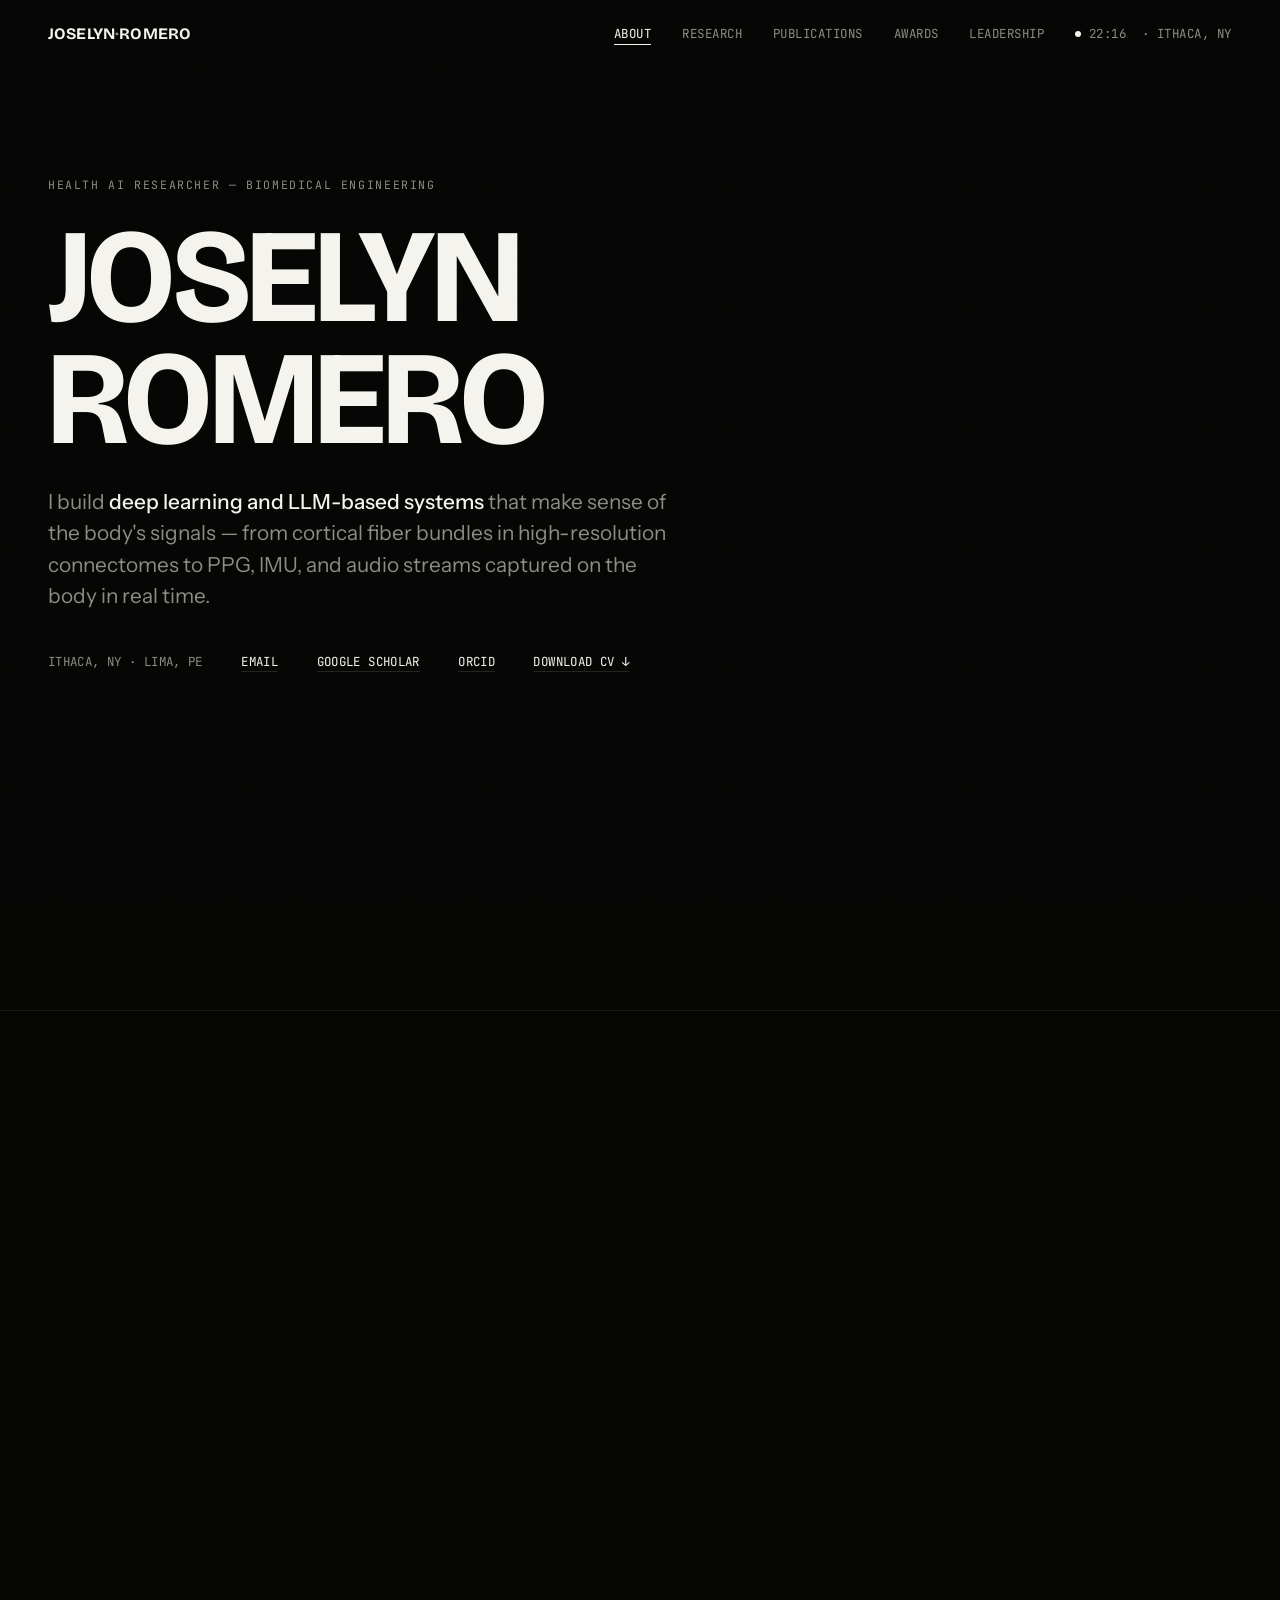
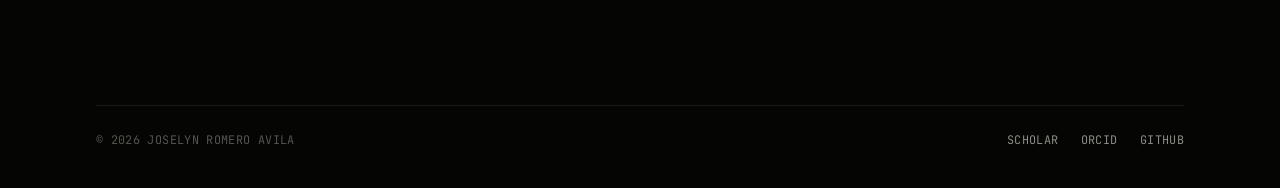
==== index.html @ f2a3edf3 "Add files via upload" ====
<!DOCTYPE html>
<html lang="en">
<head>
<meta charset="UTF-8">
<meta name="viewport" content="width=device-width, initial-scale=1.0">
<script>document.documentElement.classList.add("js");</script>
<title>Joselyn Romero — Health AI Researcher</title>
<meta name="description" content="Joselyn Romero is a Health AI researcher working on deep learning for neuroimaging, connectomics, and biosignal processing across labs at MIT–Harvard, Cornell, and more.">
<link rel="preconnect" href="https://fonts.googleapis.com">
<link rel="stylesheet" href="styles.css">
</head>
<body>

<div class="grain"></div>

<nav class="site-nav">
  <a href="index.html" class="nav-mark">JOSELYN<span>·</span>ROMERO</a>
  <button class="nav-burger" aria-label="Toggle menu" aria-expanded="false">
    <span></span><span></span><span></span>
  </button>
  <ul class="nav-links">
    <li><a href="index.html">About</a></li>
    <li><a href="research.html">Research</a></li>
    <li><a href="publications.html">Publications</a></li>
    <li><a href="awards.html">Awards</a></li>
    <li><a href="leadership.html">Leadership</a></li>
    <li class="nav-clock"><span class="dot"></span><span data-clock>--:--</span>&nbsp;· Ithaca, NY</li>
  </ul>
</nav>

<header class="hero">
  <div class="hero-kicker">
    <span class="eyebrow">Health AI Researcher — Biomedical Engineering</span>
  </div>
  <h1 class="hero-title">
    <span class="line"><span>Joselyn</span></span>
    <span class="line"><span>Romero</span></span>
  </h1>
  <p class="hero-role">
    I build <strong>deep learning and LLM-based systems</strong> that make sense of the body's signals —
    from cortical fiber bundles in high-resolution connectomes to PPG, IMU, and audio streams
    captured on the body in real time.
  </p>
  <div class="hero-meta">
    <span>Ithaca, NY · Lima, PE</span>
    <a href="mailto:romerojoselyn80@gmail.com">Email</a>
    <a href="https://scholar.google.com/citations?hl=es&user=W59Q7i4AAAAJ" target="_blank" rel="noopener">Google Scholar</a>
    <a href="http://orcid.org/yourorcidurl" target="_blank" rel="noopener">ORCID</a>
    <a href="files/Joselyn_Romero_Resume_.pdf" target="_blank" rel="noopener">Download CV ↓</a>
  </div>
</header>

<div class="wrap">
  <div class="waveform reveal" aria-hidden="true">
    <svg viewBox="0 0 1200 150" preserveAspectRatio="none">
      <path d="M0,110 C20,110 30,108 40,102 C50,96 55,30 72,22 C85,16 80,70 98,88 C110,100 108,68 128,64 C145,61 140,118 158,132 C172,142 180,118 200,112 C230,104 260,110 300,110 C320,110 330,108 340,102 C350,96 355,30 372,22 C385,16 380,70 398,88 C410,100 408,68 428,64 C445,61 440,118 458,132 C472,142 480,118 500,112 C530,104 560,110 600,110 C620,110 630,108 640,102 C650,96 655,30 672,22 C685,16 680,70 698,88 C710,100 708,68 728,64 C745,61 740,118 758,132 C772,142 780,118 800,112 C830,104 860,110 900,110 C920,110 930,108 940,102 C950,96 955,30 972,22 C985,16 980,70 998,88 C1010,100 1008,68 1028,64 C1045,61 1040,118 1058,132 C1072,142 1080,118 1100,112 C1130,104 1160,110 1200,110"/>
      <circle class="pulse" r="4"/>
    </svg>
  </div>
</div>

<section class="section" id="about">
  <div class="wrap">
    <div class="section-head reveal">
      <h2 class="section-title">About</h2>
    </div>
    <div class="bio reveal">
      <div>
        <div class="bio-photo"><img src="images/photo1.png" alt="Joselyn Romero"></div>
        <span class="eyebrow">01 — Background</span>
      </div>
      <div>
        <p>
          I am a <strong>computational health undergraduate thesis researcher</strong> at the LINC Lab
          at <strong>MIT–Harvard University</strong>, advised by Dr. Anastasia Yendiki, where I apply deep
          learning to neuroimaging and high-resolution connectomics.
        </p>
        <p>
          Before that, I did research internships at Cornell University, UC Davis, FH Upper Austria,
          University of Waterloo, Google Explore LATAM, and Memorial University of Newfoundland.
          My main research interests are <strong>large language models in healthcare</strong>,
          <strong>machine learning</strong>, <strong>biomedical signal processing</strong>, and
          <strong>human–computer interaction</strong>. My most recent work explores AI agents in
          biosignal processing for continuous, context-aware recognition.
        </p>
        <p><a href="research.html" class="text-btn">See full research experience →</a></p>
      </div>
    </div>
  </div>
</section>

<section class="section" id="interests">
  <div class="wrap">
    <div class="section-head reveal">
      <h2 class="section-title">Research<br>Interests</h2>
      <p class="section-note">Six threads that keep showing up across every lab I've worked in.</p>
    </div>
    <div class="pill-row reveal">
      <span class="pill">Human–Computer Interaction for Health</span>
      <span class="pill">Clinical NLP &amp; Multimodal LLMs</span>
      <span class="pill">Biomedical Signal Processing</span>
      <span class="pill">Continual Learning &amp; Distribution Shifts</span>
      <span class="pill">Time Series Analysis</span>
      <span class="pill">Neuroimaging</span>
    </div>
  </div>
</section>

<section class="section" id="news">
  <div class="wrap">
    <div class="section-head reveal">
      <h2 class="section-title">News</h2>
      <p class="section-note">Recent updates, roughly as they happened.</p>
    </div>
    <ul class="news-list reveal">
      <li>
        <time>10 / 25</time>
        <p><strong>Awarded the LINC Fellowship</strong> to conduct undergraduate thesis research at the LINC Lab, MIT–Harvard University.</p>
      </li>
      <li>
        <time>08 / 25</time>
        <p><strong>Selected to participate</strong> in the Cleveland NeuroDesign Entrepreneurship Workshop.</p>
      </li>
      <li>
        <time>07 / 25</time>
        <p><strong>Started a new position</strong> at Cornell University as a research assistant, Hybrid Body Lab.</p>
      </li>
      <li>
        <time>04 / 25</time>
        <p><strong>Attended ICRA 2025</strong> in Atlanta, thanks to the IEEE RAS SPIRSE scholarship.</p>
      </li>
    </ul>
  </div>
</section>

<footer class="site-footer">
  <div class="wrap">
    <h2 class="footer-cta reveal">Let's talk research, roles, or collaboration.</h2>
    <a href="mailto:romerojoselyn80@gmail.com" class="footer-email reveal">romerojoselyn80@gmail.com</a>
    <div class="footer-bottom">
      <span>© 2026 Joselyn Romero Avila</span>
      <div class="footer-socials">
        <a href="https://scholar.google.com/citations?hl=es&user=W59Q7i4AAAAJ" target="_blank" rel="noopener">Scholar</a>
        <a href="http://orcid.org/yourorcidurl" target="_blank" rel="noopener">ORCID</a>
        <a href="https://github.com/jromero158486" target="_blank" rel="noopener">GitHub</a>
      </div>
    </div>
  </div>
</footer>

<script src="script.js"></script>
</body>
</html>
---- styles.css ----
/* ============================================================
   Joselyn Romero — Portfolio
   Design tokens
   ============================================================ */

@import url('https://fonts.googleapis.com/css2?family=Bricolage+Grotesque:opsz,wght@12..96,200..800&family=Instrument+Sans:ital,wght@0,400..700;1,400..700&family=JetBrains+Mono:wght@400..600&display=swap');

:root{
  --bg:        #050504;
  --bg-panel:  #0c0c0a;
  --fg:        #f4f3ee;
  --fg-dim:    #8b8b84;
  --fg-faint:  #55554f;
  --line:      #232320;
  --line-soft: #1a1a17;
  --invert-bg: #f4f3ee;
  --invert-fg: #050504;

  --font-display: 'Bricolage Grotesque', system-ui, sans-serif;
  --font-body:    'Instrument Sans', system-ui, sans-serif;
  --font-mono:    'JetBrains Mono', ui-monospace, monospace;

  --wrap: 1240px;
  --pad: clamp(1.25rem, 4vw, 3rem);

  --ease: cubic-bezier(.16,.8,.24,1);
}

*, *::before, *::after{ box-sizing: border-box; }

html{
  background: var(--bg);
  scroll-behavior: smooth;
}
@media (prefers-reduced-motion: reduce){
  html{ scroll-behavior: auto; }
}

body{
  margin: 0;
  background: var(--bg);
  color: var(--fg);
  font-family: var(--font-body);
  font-size: 16px;
  line-height: 1.5;
  -webkit-font-smoothing: antialiased;
  overflow-x: hidden;
}

img{ max-width: 100%; display: block; }
a{ color: inherit; text-decoration: none; }
ul{ margin: 0; padding: 0; list-style: none; }
h1,h2,h3,h4,p{ margin: 0; }

::selection{ background: var(--fg); color: var(--bg); }

:focus-visible{
  outline: 1.5px solid var(--fg);
  outline-offset: 4px;
}

.wrap{
  max-width: var(--wrap);
  margin: 0 auto;
  padding-left: var(--pad);
  padding-right: var(--pad);
}

.eyebrow{
  font-family: var(--font-mono);
  font-size: .72rem;
  letter-spacing: .14em;
  text-transform: uppercase;
  color: var(--fg-dim);
}

/* ============================================================
   Noise / grain overlay — cheap ambient texture
   ============================================================ */
.grain{
  pointer-events: none;
  position: fixed;
  inset: 0;
  z-index: 999;
  opacity: .035;
  mix-blend-mode: overlay;
  background-image: url("data:image/svg+xml,%3Csvg xmlns='http://www.w3.org/2000/svg' width='120' height='120'%3E%3Cfilter id='n'%3E%3CfeTurbulence type='fractalNoise' baseFrequency='0.9' numOctaves='2' stitchTiles='stitch'/%3E%3C/filter%3E%3Crect width='100%25' height='100%25' filter='url(%23n)'/%3E%3C/svg%3E");
}

/* ============================================================
   Top navigation
   ============================================================ */
.site-nav{
  position: fixed;
  top: 0; left: 0; right: 0;
  z-index: 500;
  display: flex;
  align-items: center;
  justify-content: space-between;
  padding: 1.4rem var(--pad);
  background: linear-gradient(to bottom, rgba(5,5,4,.92) 60%, transparent);
  backdrop-filter: blur(6px);
}

.nav-mark{
  font-family: var(--font-display);
  font-weight: 700;
  font-size: 1rem;
  letter-spacing: .01em;
}
.nav-mark span{ color: var(--fg-dim); }

.nav-links{
  display: flex;
  align-items: center;
  gap: clamp(1rem, 2.4vw, 2.2rem);
  font-family: var(--font-mono);
  font-size: .78rem;
  letter-spacing: .04em;
  text-transform: uppercase;
}

.nav-links a{
  position: relative;
  padding-bottom: 3px;
  color: var(--fg-dim);
  transition: color .25s var(--ease);
}
.nav-links a::after{
  content: "";
  position: absolute;
  left: 0; bottom: 0;
  width: 100%; height: 1px;
  background: var(--fg);
  transform: scaleX(0);
  transform-origin: left;
  transition: transform .3s var(--ease);
}
.nav-links a:hover,
.nav-links a:focus-visible{ color: var(--fg); }
.nav-links a:hover::after,
.nav-links a:focus-visible::after{ transform: scaleX(1); }
.nav-links a.is-active{ color: var(--fg); }
.nav-links a.is-active::after{ transform: scaleX(1); }

.nav-clock{
  display: flex;
  align-items: center;
  gap: .5rem;
  color: var(--fg-dim);
}
.nav-clock .dot{
  width: 6px; height: 6px;
  border-radius: 50%;
  background: var(--fg);
  animation: blink 2.4s ease-in-out infinite;
}
@keyframes blink{ 0%,100%{ opacity: 1; } 50%{ opacity: .25; } }

.nav-burger{
  display: none;
  width: 28px; height: 20px;
  position: relative;
  background: none;
  border: none;
  cursor: pointer;
}
.nav-burger span{
  position: absolute; left: 0; right: 0;
  height: 1px; background: var(--fg);
  transition: transform .3s var(--ease), opacity .3s var(--ease);
}
.nav-burger span:nth-child(1){ top: 2px; }
.nav-burger span:nth-child(2){ top: 10px; }
.nav-burger span:nth-child(3){ top: 18px; }
.nav-burger.is-open span:nth-child(1){ transform: translateY(8px) rotate(45deg); }
.nav-burger.is-open span:nth-child(2){ opacity: 0; }
.nav-burger.is-open span:nth-child(3){ transform: translateY(-8px) rotate(-45deg); }

@media (max-width: 760px){
  .nav-links{
    position: fixed;
    inset: 0;
    z-index: 400;
    flex-direction: column;
    justify-content: center;
    gap: 1.6rem;
    background: var(--bg);
    font-size: 1.4rem;
    transform: translateY(-100%);
    transition: transform .45s var(--ease);
  }
  .nav-links.is-open{ transform: translateY(0); }
  .nav-clock{ display: none; }
  .nav-burger{ display: block; z-index: 600; }
}

/* ============================================================
   Hero
   ============================================================ */
.hero{
  padding: clamp(7rem, 16vw, 11rem) var(--pad) clamp(3rem, 8vw, 5rem);
}

.hero-kicker{
  display: flex;
  align-items: center;
  gap: .6rem;
  margin-bottom: 1.4rem;
}
.hero-kicker .eyebrow{ color: var(--fg-dim); }

.hero-title{
  font-family: var(--font-display);
  font-weight: 700;
  font-size: clamp(3.4rem, 10.4vw, 9rem);
  line-height: .92;
  letter-spacing: -.02em;
  text-transform: uppercase;
}
.hero-title .line{
  display: block;
  overflow: hidden;
}
.hero-title .line span{
  display: block;
  transform: translateY(105%);
  animation: rise .9s var(--ease) forwards;
}
.hero-title .line:nth-child(1) span{ animation-delay: .05s; }
.hero-title .line:nth-child(2) span{ animation-delay: .16s; }
.hero-title .line:nth-child(3) span{ animation-delay: .27s; }
@keyframes rise{ to{ transform: translateY(0); } }
@media (prefers-reduced-motion: reduce){
  .hero-title .line span{ animation: none; transform: none; }
}

.hero-role{
  margin-top: 1.6rem;
  max-width: 640px;
  font-size: clamp(1.05rem, 2vw, 1.3rem);
  color: var(--fg-dim);
  font-weight: 400;
}
.hero-role strong{ color: var(--fg); font-weight: 500; }

.hero-meta{
  margin-top: 2.6rem;
  display: flex;
  flex-wrap: wrap;
  gap: 1.6rem 2.4rem;
  font-family: var(--font-mono);
  font-size: .78rem;
  letter-spacing: .03em;
  color: var(--fg-dim);
  text-transform: uppercase;
}
.hero-meta a{ color: var(--fg); border-bottom: 1px solid var(--line); transition: border-color .25s; }
.hero-meta a:hover{ border-color: var(--fg); }

/* ============================================================
   Signature element — biosignal waveform divider
   ============================================================ */
.waveform{
  position: relative;
  width: 100%;
  height: clamp(64px, 12vw, 130px);
  margin: clamp(2rem,6vw,4rem) 0;
}
.waveform svg{ width: 100%; height: 100%; display: block; }
.waveform path{
  fill: none;
  stroke: var(--fg);
  stroke-width: 1.1;
  stroke-linecap: round;
  stroke-linejoin: round;
  vector-effect: non-scaling-stroke;
}
html.js .waveform path{
  stroke-dasharray: 3000;
  stroke-dashoffset: 3000;
  transition: stroke-dashoffset 1.8s var(--ease);
}
.waveform.is-visible path{ stroke-dashoffset: 0; }
.waveform .pulse{
  fill: var(--fg);
  opacity: .9;
}
@media (prefers-reduced-motion: no-preference){
  .waveform.is-visible .pulse{
    offset-path: var(--offset-path, none);
    animation: travel 6s linear infinite;
  }
}
@keyframes travel{
  from{ offset-distance: 0%; }
  to{ offset-distance: 100%; }
}

/* ============================================================
   Section shell
   ============================================================ */
.section{
  padding: clamp(3rem, 7vw, 5.5rem) var(--pad);
  border-top: 1px solid var(--line-soft);
}
.section-head{
  display: flex;
  align-items: flex-end;
  justify-content: space-between;
  gap: 2rem;
  margin-bottom: clamp(2rem, 5vw, 3.4rem);
  flex-wrap: wrap;
}
.section-title{
  font-family: var(--font-display);
  font-weight: 700;
  font-size: clamp(2.1rem, 5.4vw, 4.2rem);
  letter-spacing: -.01em;
  text-transform: uppercase;
  line-height: .98;
}
.section-note{
  max-width: 420px;
  color: var(--fg-dim);
  font-size: .95rem;
}

/* Hidden-until-revealed state only applies once JS confirms it can un-hide
   them again (html.js, set by an inline script in <head>). No-JS browsers,
   crawlers, and any script failure leave content fully visible. */
html.js .reveal{
  opacity: 0;
  transform: translateY(24px);
  transition: opacity .7s var(--ease), transform .7s var(--ease);
}
.reveal.is-visible{ opacity: 1; transform: translateY(0); }
@media (prefers-reduced-motion: reduce){
  html.js .reveal{ opacity: 1; transform: none; transition: none; }
}

/* ============================================================
   Page header (non-home pages)
   ============================================================ */
.page-header{
  padding: clamp(7.5rem,15vw,10.5rem) var(--pad) 2rem;
}
.page-header .hero-title{ font-size: clamp(2.8rem, 8.6vw, 6.4rem); }
.page-header .hero-role{ margin-top: 1.2rem; }

/* ============================================================
   Bio / about block
   ============================================================ */
.bio{
  display: grid;
  grid-template-columns: 200px 1fr;
  gap: clamp(1.5rem, 5vw, 4rem);
}
@media (max-width: 700px){ .bio{ grid-template-columns: 1fr; } }
.bio p{
  font-size: clamp(1.1rem, 2.2vw, 1.55rem);
  line-height: 1.5;
  color: var(--fg-dim);
  font-weight: 300;
  max-width: 46ch;
}
.bio p strong{ color: var(--fg); font-weight: 500; }
.bio p + p{ margin-top: 1.4rem; }

.bio-photo{
  margin-bottom: 1.6rem;
  border-radius: 12px;
  overflow: hidden;
  border: 1px solid var(--line);
  max-width: 200px;
}
.bio-photo img{
  width: 100%;
  aspect-ratio: 3 / 4;
  object-fit: cover;
  filter: grayscale(1) contrast(1.05);
  transition: transform .6s var(--ease);
}
.bio-photo:hover img{ transform: scale(1.05); }

/* ============================================================
   Interest pills / marquee
   ============================================================ */
.pill-row{
  display: flex;
  flex-wrap: wrap;
  gap: .7rem;
}
.pill{
  font-family: var(--font-mono);
  font-size: .78rem;
  text-transform: uppercase;
  letter-spacing: .03em;
  padding: .55rem 1rem;
  border: 1px solid var(--line);
  border-radius: 999px;
  color: var(--fg-dim);
  transition: all .25s var(--ease);
}
.pill:hover{
  background: var(--invert-bg);
  color: var(--invert-fg);
  border-color: var(--invert-bg);
}

/* ============================================================
   News / updates ticker list
   ============================================================ */
.news-list li{
  display: grid;
  grid-template-columns: 100px 1fr;
  gap: 1.2rem;
  padding: 1.1rem 0;
  border-bottom: 1px solid var(--line-soft);
  font-size: .98rem;
}
.news-list li:first-child{ border-top: 1px solid var(--line-soft); }
.news-list time{
  font-family: var(--font-mono);
  font-size: .78rem;
  color: var(--fg-faint);
  padding-top: .15rem;
}
.news-list p{ color: var(--fg-dim); }
.news-list strong{ color: var(--fg); font-weight: 500; }

/* ============================================================
   Research timeline entries
   ============================================================ */
.lab-list{ display: flex; flex-direction: column; }
.lab{
  border-bottom: 1px solid var(--line-soft);
}
.lab:first-child{ border-top: 1px solid var(--line-soft); }

.lab-row{
  width: 100%;
  display: grid;
  grid-template-columns: 64px 68px 1fr auto;
  align-items: center;
  gap: clamp(1rem, 3vw, 2rem);
  padding: clamp(1.2rem, 3vw, 1.8rem) 0;
  background: none;
  border: none;
  color: inherit;
  text-align: left;
  cursor: pointer;
  font-family: inherit;
}
.lab-index{
  font-family: var(--font-mono);
  font-size: .78rem;
  color: var(--fg-faint);
}
.lab-logo{
  width: 48px; height: 48px;
  border-radius: 8px;
  object-fit: contain;
  background: var(--bg-panel);
  padding: 6px;
  border: 1px solid var(--line);
}
.lab-heading{ min-width: 0; }
.lab-name{
  font-family: var(--font-display);
  font-weight: 600;
  font-size: clamp(1.15rem, 2.6vw, 1.7rem);
  letter-spacing: -.01em;
}
.lab-sub{
  margin-top: .3rem;
  font-size: .88rem;
  color: var(--fg-dim);
}
.lab-sub .sep{ color: var(--fg-faint); margin: 0 .5em; }
.lab-toggle{
  width: 30px; height: 30px;
  border: 1px solid var(--line);
  border-radius: 50%;
  position: relative;
  flex-shrink: 0;
  transition: transform .35s var(--ease), border-color .25s;
}
.lab-toggle::before,
.lab-toggle::after{
  content: "";
  position: absolute;
  background: var(--fg-dim);
  transition: transform .3s var(--ease), background .25s;
}
.lab-toggle::before{ left: 8px; right: 8px; top: 50%; height: 1px; transform: translateY(-50%); }
.lab-toggle::after{ top: 8px; bottom: 8px; left: 50%; width: 1px; transform: translateX(-50%); }
.lab.is-open .lab-toggle::after{ transform: translateX(-50%) rotate(90deg); opacity: 0; }
.lab.is-open .lab-toggle{ border-color: var(--fg); transform: rotate(180deg); }
.lab-row:hover .lab-toggle{ border-color: var(--fg); }
.lab-row:hover .lab-name{ color: var(--fg); }

.lab-panel{
  display: grid;
  grid-template-rows: 0fr;
  transition: grid-template-rows .5s var(--ease);
}
.lab.is-open .lab-panel{ grid-template-rows: 1fr; }
.lab-panel-inner{ overflow: hidden; }
.lab-body{
  padding: 0 0 clamp(1.6rem,3vw,2.4rem) calc(64px + 68px + clamp(1rem,3vw,2rem)*2);
  max-width: 760px;
}
@media (max-width: 700px){
  .lab-row{ grid-template-columns: 40px 1fr auto; }
  .lab-logo{ display: none; }
  .lab-body{ padding-left: calc(40px + clamp(1rem,3vw,2rem)); }
}
.lab-project{
  font-size: 1rem;
  color: var(--fg);
  margin-bottom: 1rem;
}
.lab-project .eyebrow{ display: block; margin-bottom: .35rem; }
.lab-bullets li{
  position: relative;
  padding-left: 1.3rem;
  margin-bottom: .7rem;
  font-size: .95rem;
  line-height: 1.55;
  color: var(--fg-dim);
}
.lab-bullets li::before{
  content: "";
  position: absolute;
  left: 0; top: .55em;
  width: 6px; height: 1px;
  background: var(--fg-dim);
}
.lab-bullets strong{ color: var(--fg); font-weight: 500; }

/* ============================================================
   Education / skills
   ============================================================ */
.edu-grid{
  display: grid;
  grid-template-columns: repeat(auto-fit, minmax(260px,1fr));
  gap: clamp(1.5rem,3vw,2.5rem);
}
.edu-card{
  border: 1px solid var(--line);
  border-radius: 14px;
  padding: 1.6rem;
}
.edu-card-top{ display: flex; align-items: center; gap: .9rem; margin-bottom: 1rem; }
.edu-card img{ width: 38px; height: 38px; object-fit: contain; }
.edu-school{ font-family: var(--font-display); font-weight: 600; font-size: 1.05rem; }
.edu-degree{ color: var(--fg-dim); font-size: .88rem; margin-top: .5rem; }
.edu-list li{ font-size: .85rem; color: var(--fg-faint); margin-top: .5rem; }
.edu-list strong{ color: var(--fg-dim); }

.skill-groups{
  display: grid;
  grid-template-columns: repeat(auto-fit, minmax(220px,1fr));
  gap: 2rem 2.5rem;
}
.skill-group .eyebrow{ margin-bottom: .8rem; display: block; }
.skill-group .pill-row{ gap: .5rem; }
.skill-group .pill{ font-size: .74rem; padding: .4rem .8rem; }

/* ============================================================
   Publications
   ============================================================ */
.pub-group + .pub-group{ margin-top: clamp(2.5rem,5vw,4rem); }
.pub-group-title{
  font-family: var(--font-mono);
  font-size: .78rem;
  letter-spacing: .1em;
  text-transform: uppercase;
  color: var(--fg-dim);
  padding-bottom: .9rem;
  margin-bottom: .4rem;
  border-bottom: 1px solid var(--line-soft);
}
.pub{
  display: grid;
  grid-template-columns: 84px 1fr auto;
  align-items: center;
  gap: clamp(1rem,3vw,2rem);
  padding: clamp(1.2rem,2.6vw,1.7rem) 0;
  border-bottom: 1px solid var(--line-soft);
}
.pub-thumb{
  width: 84px; height: 64px;
  object-fit: cover;
  border-radius: 8px;
  border: 1px solid var(--line);
  filter: grayscale(1) contrast(1.05);
  transition: filter .3s var(--ease);
}
.pub:hover .pub-thumb{ filter: grayscale(0) contrast(1.05); }
.pub-title{
  font-family: var(--font-display);
  font-weight: 600;
  font-size: clamp(1.02rem, 2vw, 1.28rem);
  line-height: 1.3;
}
.pub-meta{
  margin-top: .5rem;
  font-size: .84rem;
  color: var(--fg-dim);
}
.pub-meta .venue{ color: var(--fg-faint); }
.pub-link{
  font-family: var(--font-mono);
  font-size: .74rem;
  text-transform: uppercase;
  letter-spacing: .04em;
  white-space: nowrap;
  border-bottom: 1px solid var(--line);
  padding-bottom: 3px;
  transition: border-color .25s, opacity .25s;
}
.pub-link:hover{ border-color: var(--fg); }
.pub-link.is-disabled{ opacity: .35; pointer-events: none; }
@media (max-width: 620px){
  .pub{ grid-template-columns: 1fr; }
  .pub-thumb{ display: none; }
}

/* ============================================================
   Awards
   ============================================================ */
.award-grid{
  display: grid;
  grid-template-columns: repeat(auto-fill, minmax(300px,1fr));
  gap: 1px;
  background: var(--line-soft);
  border: 1px solid var(--line-soft);
}
.award{
  background: var(--bg);
  padding: clamp(1.6rem,2.6vw,2.1rem);
  display: flex;
  flex-direction: column;
  gap: .8rem;
  transition: background .3s var(--ease);
}
.award:hover{ background: var(--bg-panel); }
.award-top{ display: flex; align-items: center; justify-content: space-between; gap: 1rem; }
.award-year{
  font-family: var(--font-mono);
  font-size: .74rem;
  color: var(--fg-faint);
}
.award-title{
  font-family: var(--font-display);
  font-weight: 600;
  font-size: 1.08rem;
  line-height: 1.3;
}
.award-title a:hover{ text-decoration: underline; text-underline-offset: 3px; }
.award-desc{ font-size: .88rem; color: var(--fg-dim); line-height: 1.5; }
.award-tag{
  align-self: flex-start;
  font-family: var(--font-mono);
  font-size: .68rem;
  text-transform: uppercase;
  letter-spacing: .05em;
  color: var(--invert-fg);
  background: var(--fg);
  padding: .2rem .55rem;
  border-radius: 4px;
}

/* ============================================================
   Leadership cards
   ============================================================ */
.lead-grid{
  display: grid;
  grid-template-columns: repeat(auto-fit, minmax(320px,1fr));
  gap: clamp(1.5rem,3vw,2rem);
}
.lead-card{
  border: 1px solid var(--line);
  border-radius: 16px;
  padding: clamp(1.6rem,3vw,2.2rem);
  display: flex;
  flex-direction: column;
  gap: 1rem;
  transition: border-color .3s var(--ease), transform .3s var(--ease);
}
.lead-card:hover{ border-color: var(--fg-dim); transform: translateY(-3px); }
.lead-icon{
  width: 40px; height: 40px;
  border-radius: 50%;
  border: 1px solid var(--line);
  display: flex; align-items: center; justify-content: center;
  font-family: var(--font-mono);
  font-size: .78rem;
  color: var(--fg-dim);
}
.lead-role{ font-family: var(--font-display); font-weight: 600; font-size: 1.2rem; }
.lead-org{ color: var(--fg-dim); font-size: .85rem; }
.lead-desc{ font-size: .92rem; color: var(--fg-dim); line-height: 1.55; }
.lead-desc strong{ color: var(--fg); font-weight: 500; }

.callout{
  margin-top: clamp(2rem,4vw,3rem);
  padding: clamp(1.4rem,3vw,2rem);
  border: 1px dashed var(--line);
  border-radius: 14px;
  font-size: .9rem;
  color: var(--fg-dim);
}
.callout strong{ color: var(--fg); }

/* ============================================================
   Footer
   ============================================================ */
.site-footer{
  padding: clamp(3.5rem,8vw,6rem) var(--pad) 2.4rem;
  border-top: 1px solid var(--line-soft);
}
.footer-cta{
  font-family: var(--font-display);
  font-weight: 700;
  font-size: clamp(2rem, 6vw, 4.4rem);
  letter-spacing: -.01em;
  text-transform: uppercase;
  line-height: 1.02;
  max-width: 14ch;
}
.footer-email{
  display: inline-block;
  margin-top: 1.6rem;
  font-family: var(--font-mono);
  font-size: clamp(1rem,2.4vw,1.3rem);
  border-bottom: 1px solid var(--line);
  padding-bottom: 4px;
  transition: border-color .25s;
}
.footer-email:hover{ border-color: var(--fg); }
.footer-bottom{
  margin-top: clamp(3rem,6vw,4.5rem);
  padding-top: 1.6rem;
  border-top: 1px solid var(--line-soft);
  display: flex;
  flex-wrap: wrap;
  gap: 1.2rem 2rem;
  justify-content: space-between;
  align-items: center;
  font-family: var(--font-mono);
  font-size: .74rem;
  color: var(--fg-faint);
  text-transform: uppercase;
  letter-spacing: .03em;
}
.footer-socials{ display: flex; gap: 1.4rem; }
.footer-socials a{ color: var(--fg-dim); transition: color .25s; }
.footer-socials a:hover{ color: var(--fg); }

/* ============================================================
   Misc utilities
   ============================================================ */
.text-btn{
  display: inline-flex;
  align-items: center;
  gap: .5rem;
  font-family: var(--font-mono);
  font-size: .78rem;
  text-transform: uppercase;
  letter-spacing: .04em;
  color: var(--fg);
  border-bottom: 1px solid var(--line);
  padding-bottom: 4px;
  transition: border-color .25s, gap .25s;
  cursor: pointer;
  background: none;
}
.text-btn:hover{ border-color: var(--fg); gap: .75rem; }
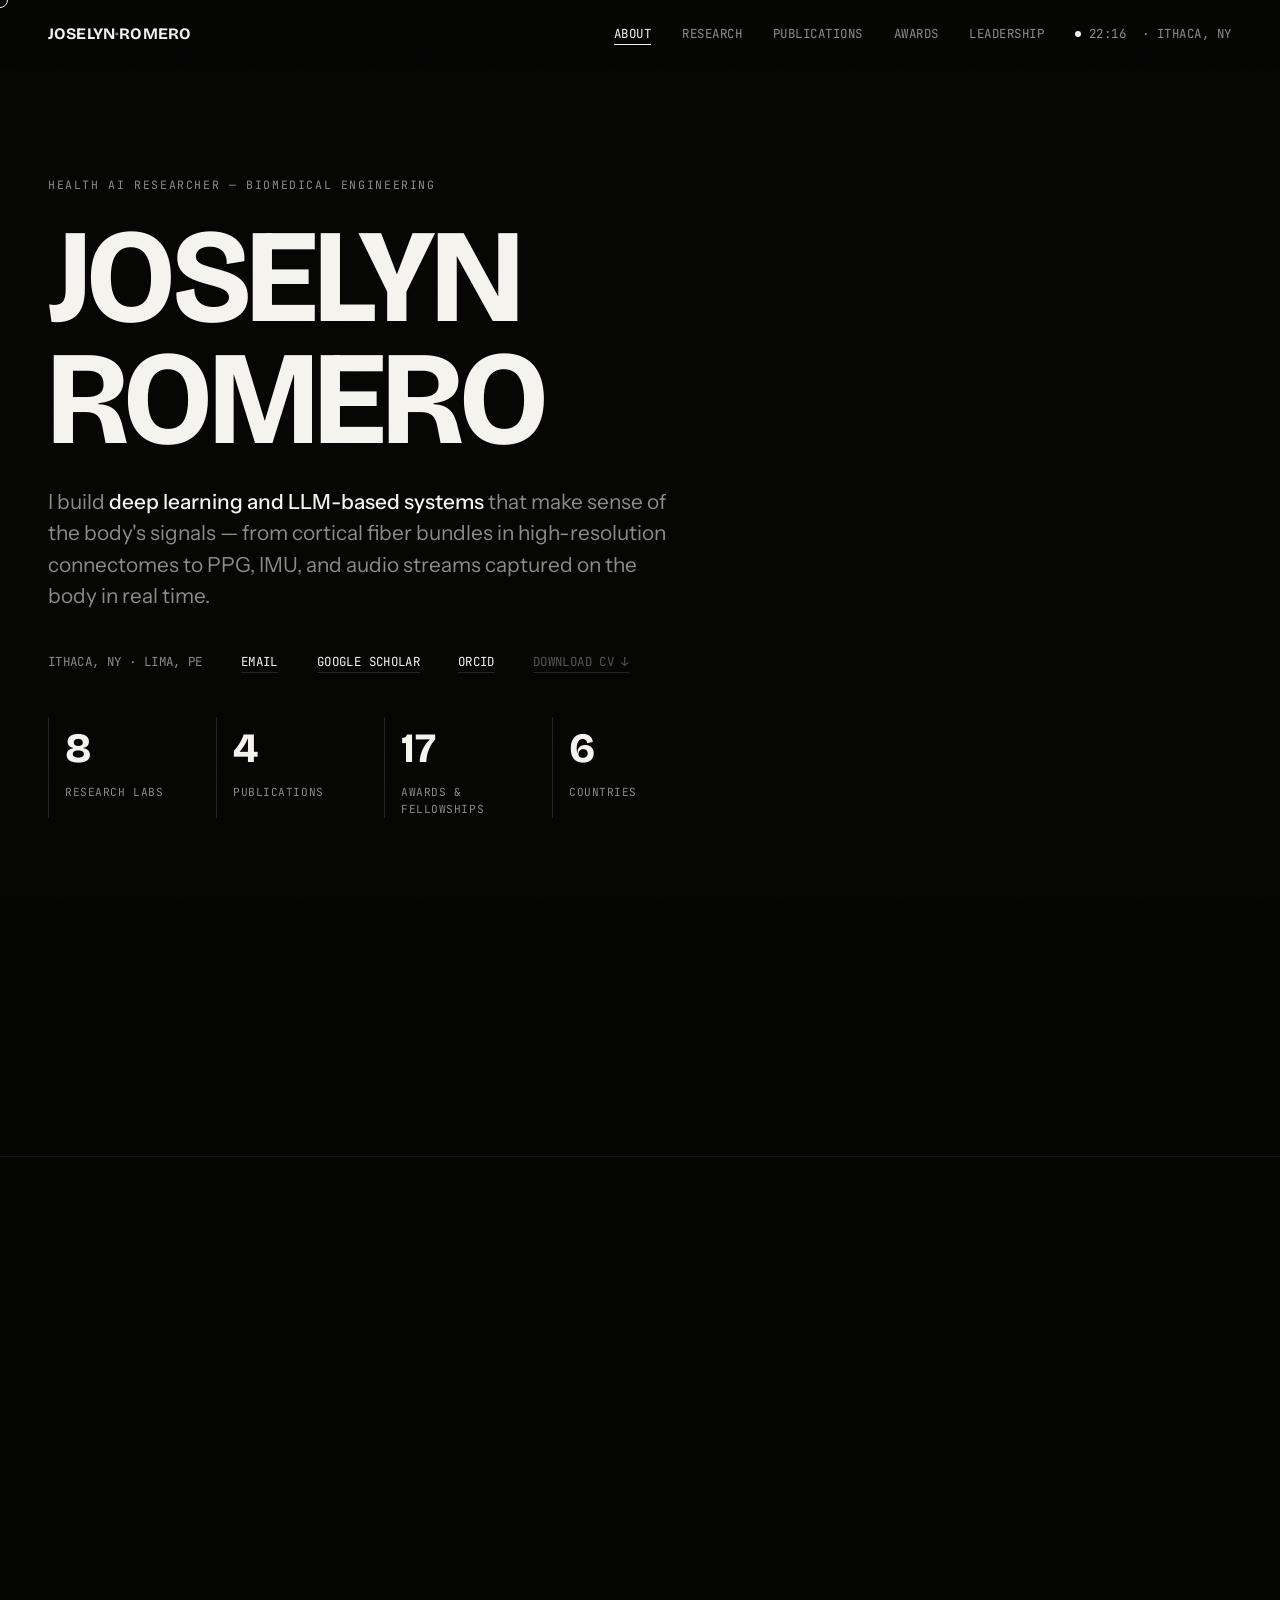
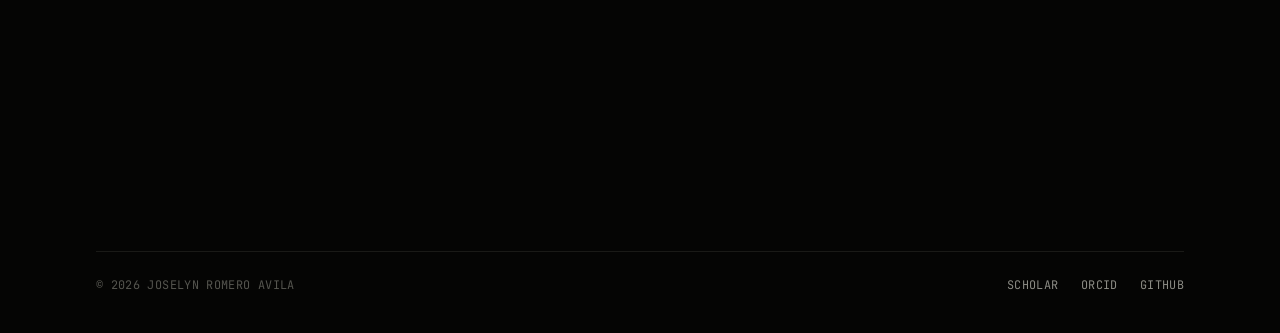
==== commit 43c0ede8: "Add files via upload" ====
--- a/index.html
+++ b/index.html
@@ -33,8 +33,8 @@
     <span class="eyebrow">Health AI Researcher — Biomedical Engineering</span>
   </div>
   <h1 class="hero-title">
-    <span class="line"><span>Joselyn</span></span>
-    <span class="line"><span>Romero</span></span>
+    <span class="line"><span data-decode>Joselyn</span></span>
+    <span class="line"><span data-decode>Romero</span></span>
   </h1>
   <p class="hero-role">
     I build <strong>deep learning and LLM-based systems</strong> that make sense of the body's signals —
@@ -43,10 +43,16 @@
   </p>
   <div class="hero-meta">
     <span>Ithaca, NY · Lima, PE</span>
-    <a href="mailto:romerojoselyn80@gmail.com">Email</a>
-    <a href="https://scholar.google.com/citations?hl=es&user=W59Q7i4AAAAJ" target="_blank" rel="noopener">Google Scholar</a>
-    <a href="http://orcid.org/yourorcidurl" target="_blank" rel="noopener">ORCID</a>
-    <a href="files/Joselyn_Romero_Resume_.pdf" target="_blank" rel="noopener">Download CV ↓</a>
+    <a class="magnetic" href="mailto:romerojoselyn80@gmail.com">Email</a>
+    <a class="magnetic" href="https://scholar.google.com/citations?hl=es&user=W59Q7i4AAAAJ" target="_blank" rel="noopener">Google Scholar</a>
+    <a class="magnetic" href="http://orcid.org/yourorcidurl" target="_blank" rel="noopener">ORCID</a>
+    <a class="magnetic is-disabled" href="#" title="Pronto disponible — sube tu CV para activar este enlace">Download CV ↓</a>
+  </div>
+  <div class="stat-grid">
+    <div class="stat"><span class="stat-num" data-count="8">0</span><span class="stat-label">Research labs</span></div>
+    <div class="stat"><span class="stat-num" data-count="4">0</span><span class="stat-label">Publications</span></div>
+    <div class="stat"><span class="stat-num" data-count="17">0</span><span class="stat-label">Awards &amp; fellowships</span></div>
+    <div class="stat"><span class="stat-num" data-count="6">0</span><span class="stat-label">Countries</span></div>
   </div>
 </header>
 
@@ -66,7 +72,15 @@
     </div>
     <div class="bio reveal">
       <div>
-        <div class="bio-photo"><img src="images/photo1.png" alt="Joselyn Romero"></div>
+        <div class="bio-photo tilt">
+          <div class="photo-placeholder">
+            <svg viewBox="0 0 100 60" aria-hidden="true">
+              <path d="M0,36 C6,36 8,34 10,30 C12,25 14,8 18,6 C22,4 21,22 25,28 C28,32 30,25 34,24 C38,23 36,40 42,44 C47,47 50,38 56,36 C64,34 70,36 78,36 C84,36 86,34 88,30 C90,25 92,8 96,6 L100,6"/>
+              <circle class="ph-pulse" cx="18" cy="6" r="2.4"/>
+            </svg>
+            <span class="ph-caption">Photo pending</span>
+          </div>
+        </div>
         <span class="eyebrow">01 — Background</span>
       </div>
       <div>
@@ -83,7 +97,7 @@
           <strong>human–computer interaction</strong>. My most recent work explores AI agents in
           biosignal processing for continuous, context-aware recognition.
         </p>
-        <p><a href="research.html" class="text-btn">See full research experience →</a></p>
+        <p><a href="research.html" class="text-btn magnetic">See full research experience →</a></p>
       </div>
     </div>
   </div>
@@ -136,13 +150,13 @@
 <footer class="site-footer">
   <div class="wrap">
     <h2 class="footer-cta reveal">Let's talk research, roles, or collaboration.</h2>
-    <a href="mailto:romerojoselyn80@gmail.com" class="footer-email reveal">romerojoselyn80@gmail.com</a>
+    <a href="mailto:romerojoselyn80@gmail.com" class="footer-email magnetic reveal">romerojoselyn80@gmail.com</a>
     <div class="footer-bottom">
       <span>© 2026 Joselyn Romero Avila</span>
       <div class="footer-socials">
-        <a href="https://scholar.google.com/citations?hl=es&user=W59Q7i4AAAAJ" target="_blank" rel="noopener">Scholar</a>
-        <a href="http://orcid.org/yourorcidurl" target="_blank" rel="noopener">ORCID</a>
-        <a href="https://github.com/jromero158486" target="_blank" rel="noopener">GitHub</a>
+        <a class="magnetic" href="https://scholar.google.com/citations?hl=es&user=W59Q7i4AAAAJ" target="_blank" rel="noopener">Scholar</a>
+        <a class="magnetic" href="http://orcid.org/yourorcidurl" target="_blank" rel="noopener">ORCID</a>
+        <a class="magnetic" href="https://github.com/jromero158486" target="_blank" rel="noopener">GitHub</a>
       </div>
     </div>
   </div>
--- a/styles.css
+++ b/styles.css
@@ -779,3 +779,258 @@
   background: none;
 }
 .text-btn:hover{ border-color: var(--fg); gap: .75rem; }
+
+/* ============================================================
+   Page fade transition (no-JS / reduced-motion safe)
+   ============================================================ */
+html.js body{
+  opacity: 0;
+  transition: opacity .45s var(--ease);
+}
+html.js body.is-ready{ opacity: 1; }
+@media (prefers-reduced-motion: reduce){
+  html.js body{ opacity: 1; transition: none; }
+}
+
+/* ============================================================
+   Generic logo / photo placeholders (genéricos hasta que
+   Joselyn suba sus propios assets)
+   ============================================================ */
+.logo-badge{
+  width: 48px; height: 48px;
+  border-radius: 8px;
+  background: var(--bg-panel);
+  border: 1px solid var(--line);
+  display: flex;
+  align-items: center;
+  justify-content: center;
+  font-family: var(--font-mono);
+  font-weight: 600;
+  font-size: .68rem;
+  letter-spacing: .02em;
+  color: var(--fg-dim);
+  text-align: center;
+  line-height: 1;
+  flex-shrink: 0;
+  transition: border-color .3s var(--ease), color .3s var(--ease);
+}
+.lab-row:hover .logo-badge{ border-color: var(--fg-dim); color: var(--fg); }
+
+.edu-card-top .logo-badge{ width: 38px; height: 38px; font-size: .58rem; border-radius: 6px; }
+
+.pub-thumb.logo-badge{
+  width: 84px; height: 64px;
+  border-radius: 8px;
+  font-size: .74rem;
+  filter: none;
+}
+.pub:hover .pub-thumb.logo-badge{ border-color: var(--fg-dim); color: var(--fg); }
+@media (max-width: 620px){ .pub-thumb.logo-badge{ display: none; } }
+
+/* Generative "signal" placeholder standing in for the profile photo */
+.bio-photo{ position: relative; }
+.bio-photo .photo-placeholder{
+  width: 100%;
+  aspect-ratio: 3 / 4;
+  display: flex;
+  align-items: center;
+  justify-content: center;
+  background:
+    radial-gradient(circle at 30% 20%, rgba(244,243,238,.08), transparent 60%),
+    var(--bg-panel);
+  position: relative;
+  overflow: hidden;
+}
+.photo-placeholder svg{ width: 62%; opacity: .85; }
+.photo-placeholder path{
+  fill: none;
+  stroke: var(--fg-dim);
+  stroke-width: 1.4;
+  stroke-linecap: round;
+}
+.photo-placeholder .ph-pulse{ fill: var(--fg); }
+.photo-placeholder .ph-caption{
+  position: absolute;
+  bottom: 10px; left: 0; right: 0;
+  text-align: center;
+  font-family: var(--font-mono);
+  font-size: .58rem;
+  letter-spacing: .08em;
+  text-transform: uppercase;
+  color: var(--fg-faint);
+}
+@media (prefers-reduced-motion: no-preference){
+  .photo-placeholder .ph-pulse{ animation: blink 2.4s ease-in-out infinite; }
+}
+
+/* CV link — visually flagged as pending until a real file exists */
+.hero-meta a.is-disabled{
+  color: var(--fg-faint);
+  border-color: var(--line);
+  pointer-events: none;
+}
+
+/* ============================================================
+   Stats strip (animated counters)
+   ============================================================ */
+.stat-grid{
+  margin-top: 2.8rem;
+  display: grid;
+  grid-template-columns: repeat(auto-fit, minmax(120px,1fr));
+  max-width: 640px;
+  gap: 1.6rem 2rem;
+}
+.stat{ border-left: 1px solid var(--line); padding-left: 1rem; }
+.stat-num{
+  display: block;
+  font-family: var(--font-display);
+  font-weight: 700;
+  font-size: clamp(1.8rem, 4vw, 2.6rem);
+  letter-spacing: -.01em;
+}
+.stat-num::after{ content: attr(data-suffix); }
+.stat-label{
+  display: block;
+  margin-top: .3rem;
+  font-family: var(--font-mono);
+  font-size: .7rem;
+  letter-spacing: .05em;
+  text-transform: uppercase;
+  color: var(--fg-dim);
+}
+
+/* ============================================================
+   Scroll-progress "ECG" rail — research.html only, desktop
+   ============================================================ */
+.rail{
+  position: absolute;
+  left: -34px;
+  top: 4px;
+  bottom: 4px;
+  width: 2px;
+  display: none;
+}
+.lab-list{ position: relative; }
+@media (min-width: 1100px){ .rail{ display: block; } }
+.rail-track{
+  position: absolute;
+  inset: 0;
+  background: var(--line);
+}
+.rail-fill{
+  position: absolute;
+  left: 0; top: 0; right: 0;
+  height: 0%;
+  background: var(--fg-dim);
+  transition: height .1s linear;
+}
+.rail-pulse{
+  position: absolute;
+  left: 50%;
+  top: 0%;
+  width: 7px; height: 7px;
+  margin-left: -3.5px; margin-top: -3.5px;
+  border-radius: 50%;
+  background: var(--fg);
+  box-shadow: 0 0 8px 1px rgba(244,243,238,.5);
+  transition: top .1s linear;
+}
+
+/* ============================================================
+   Publication descriptions (expand on click)
+   ============================================================ */
+.pub-desc{
+  margin-top: .6rem;
+  font-size: .88rem;
+  line-height: 1.55;
+  color: var(--fg-dim);
+  max-width: 62ch;
+}
+.pub-more{
+  margin-top: .5rem;
+  font-family: var(--font-mono);
+  font-size: .7rem;
+  text-transform: uppercase;
+  letter-spacing: .05em;
+  color: var(--fg-faint);
+  background: none;
+  border: none;
+  padding: 0;
+  cursor: pointer;
+  border-bottom: 1px solid transparent;
+  transition: color .25s, border-color .25s;
+}
+.pub-more:hover{ color: var(--fg); border-color: var(--fg); }
+.pub-desc-full{
+  display: grid;
+  grid-template-rows: 0fr;
+  transition: grid-template-rows .45s var(--ease);
+}
+.pub-desc-full > div{ overflow: hidden; }
+.pub.is-open .pub-desc-full{ grid-template-rows: 1fr; }
+.pub.is-open .pub-desc-full p{ padding-top: .5rem; }
+.pub{ align-items: start; }
+.pub > div{ padding-top: .1rem; }
+
+/* ============================================================
+   3D tilt cards
+   ============================================================ */
+.tilt{
+  transform-style: preserve-3d;
+  will-change: transform;
+}
+
+/* ============================================================
+   Magnetic elements (nudge toward the cursor)
+   ============================================================ */
+.magnetic{ display: inline-block; will-change: transform; }
+
+/* ============================================================
+   Custom "signal" cursor — desktop, fine pointers, motion-ok only
+   ============================================================ */
+.cursor-layer{
+  position: fixed;
+  inset: 0;
+  pointer-events: none;
+  z-index: 800;
+}
+#cursorTrail{
+  position: fixed;
+  inset: 0;
+  pointer-events: none;
+  z-index: 799;
+  mix-blend-mode: screen;
+}
+.cursor-dot{
+  position: fixed;
+  top: 0; left: 0;
+  width: 16px; height: 16px;
+  margin: -8px 0 0 -8px;
+  border-radius: 50%;
+  border: 1px solid var(--fg);
+  pointer-events: none;
+  z-index: 800;
+  transition: width .2s var(--ease), height .2s var(--ease), margin .2s var(--ease), background .2s var(--ease), opacity .2s var(--ease);
+}
+.cursor-dot.is-active{
+  width: 40px; height: 40px;
+  margin: -20px 0 0 -20px;
+  background: rgba(244,243,238,.08);
+}
+html.has-cursor, html.has-cursor a, html.has-cursor button{ cursor: none; }
+
+/* Waveform cursor spotlight */
+.waveform{ position: relative; overflow: visible; }
+.wave-glow{
+  position: absolute;
+  top: 0; left: 0;
+  width: 260px; height: 260px;
+  margin: -130px 0 0 -130px;
+  border-radius: 50%;
+  background: radial-gradient(circle, rgba(244,243,238,.5) 0%, rgba(244,243,238,0) 70%);
+  mix-blend-mode: screen;
+  opacity: 0;
+  transition: opacity .3s var(--ease);
+  pointer-events: none;
+}
+.waveform:hover .wave-glow{ opacity: 1; }
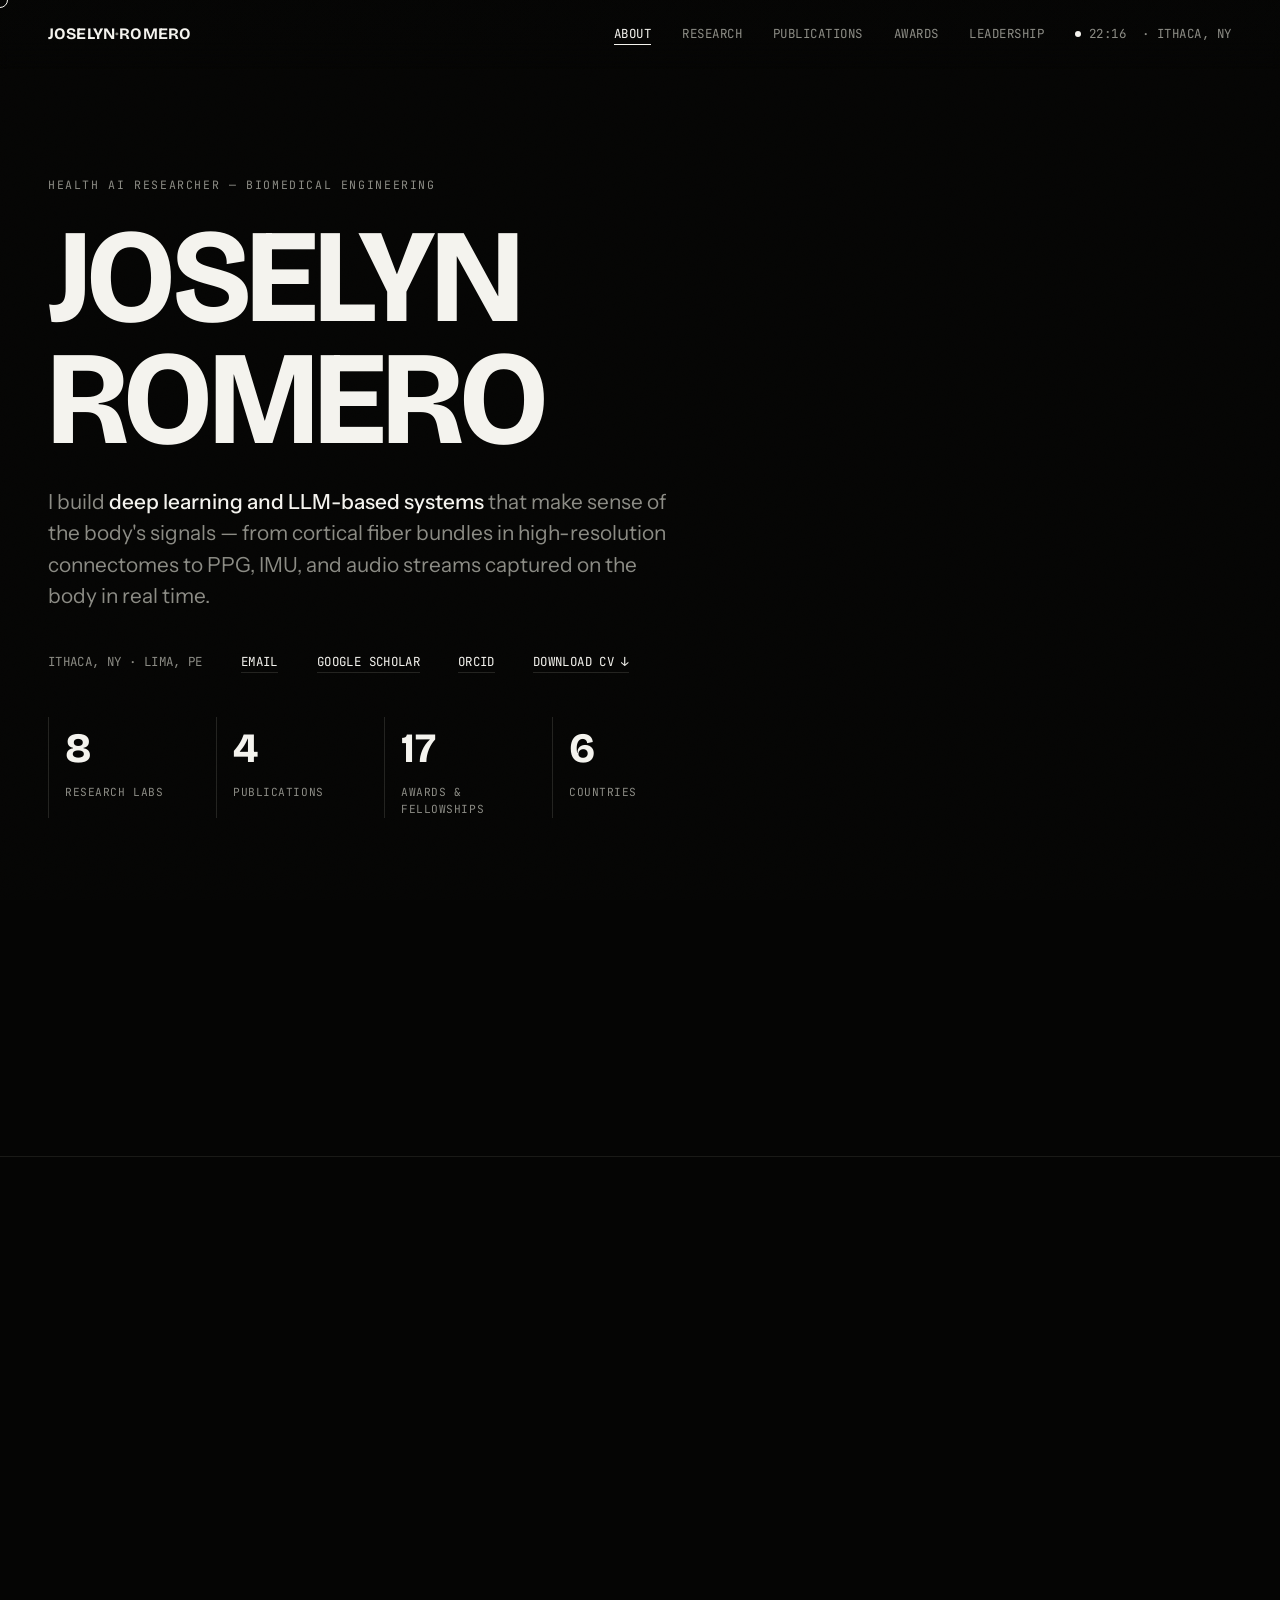
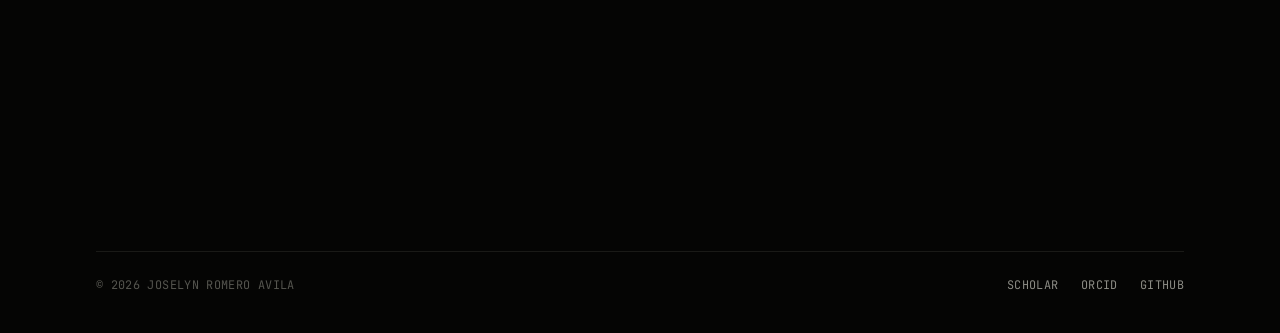
==== commit 103a8e40: "Add files via upload" ====
--- a/index.html
+++ b/index.html
@@ -46,7 +46,7 @@
     <a class="magnetic" href="mailto:romerojoselyn80@gmail.com">Email</a>
     <a class="magnetic" href="https://scholar.google.com/citations?hl=es&user=W59Q7i4AAAAJ" target="_blank" rel="noopener">Google Scholar</a>
     <a class="magnetic" href="http://orcid.org/yourorcidurl" target="_blank" rel="noopener">ORCID</a>
-    <a class="magnetic is-disabled" href="#" title="Pronto disponible — sube tu CV para activar este enlace">Download CV ↓</a>
+    <a class="magnetic" href="files/Joselyn_Romero_Resume_.pdf" target="_blank" rel="noopener">Download CV ↓</a>
   </div>
   <div class="stat-grid">
     <div class="stat"><span class="stat-num" data-count="8">0</span><span class="stat-label">Research labs</span></div>
@@ -73,13 +73,7 @@
     <div class="bio reveal">
       <div>
         <div class="bio-photo tilt">
-          <div class="photo-placeholder">
-            <svg viewBox="0 0 100 60" aria-hidden="true">
-              <path d="M0,36 C6,36 8,34 10,30 C12,25 14,8 18,6 C22,4 21,22 25,28 C28,32 30,25 34,24 C38,23 36,40 42,44 C47,47 50,38 56,36 C64,34 70,36 78,36 C84,36 86,34 88,30 C90,25 92,8 96,6 L100,6"/>
-              <circle class="ph-pulse" cx="18" cy="6" r="2.4"/>
-            </svg>
-            <span class="ph-caption">Photo pending</span>
-          </div>
+          <img src="images/photo1.png" alt="Joselyn Romero Avila" style="width:100%;height:100%;object-fit:cover;display:block;">
         </div>
         <span class="eyebrow">01 — Background</span>
       </div>
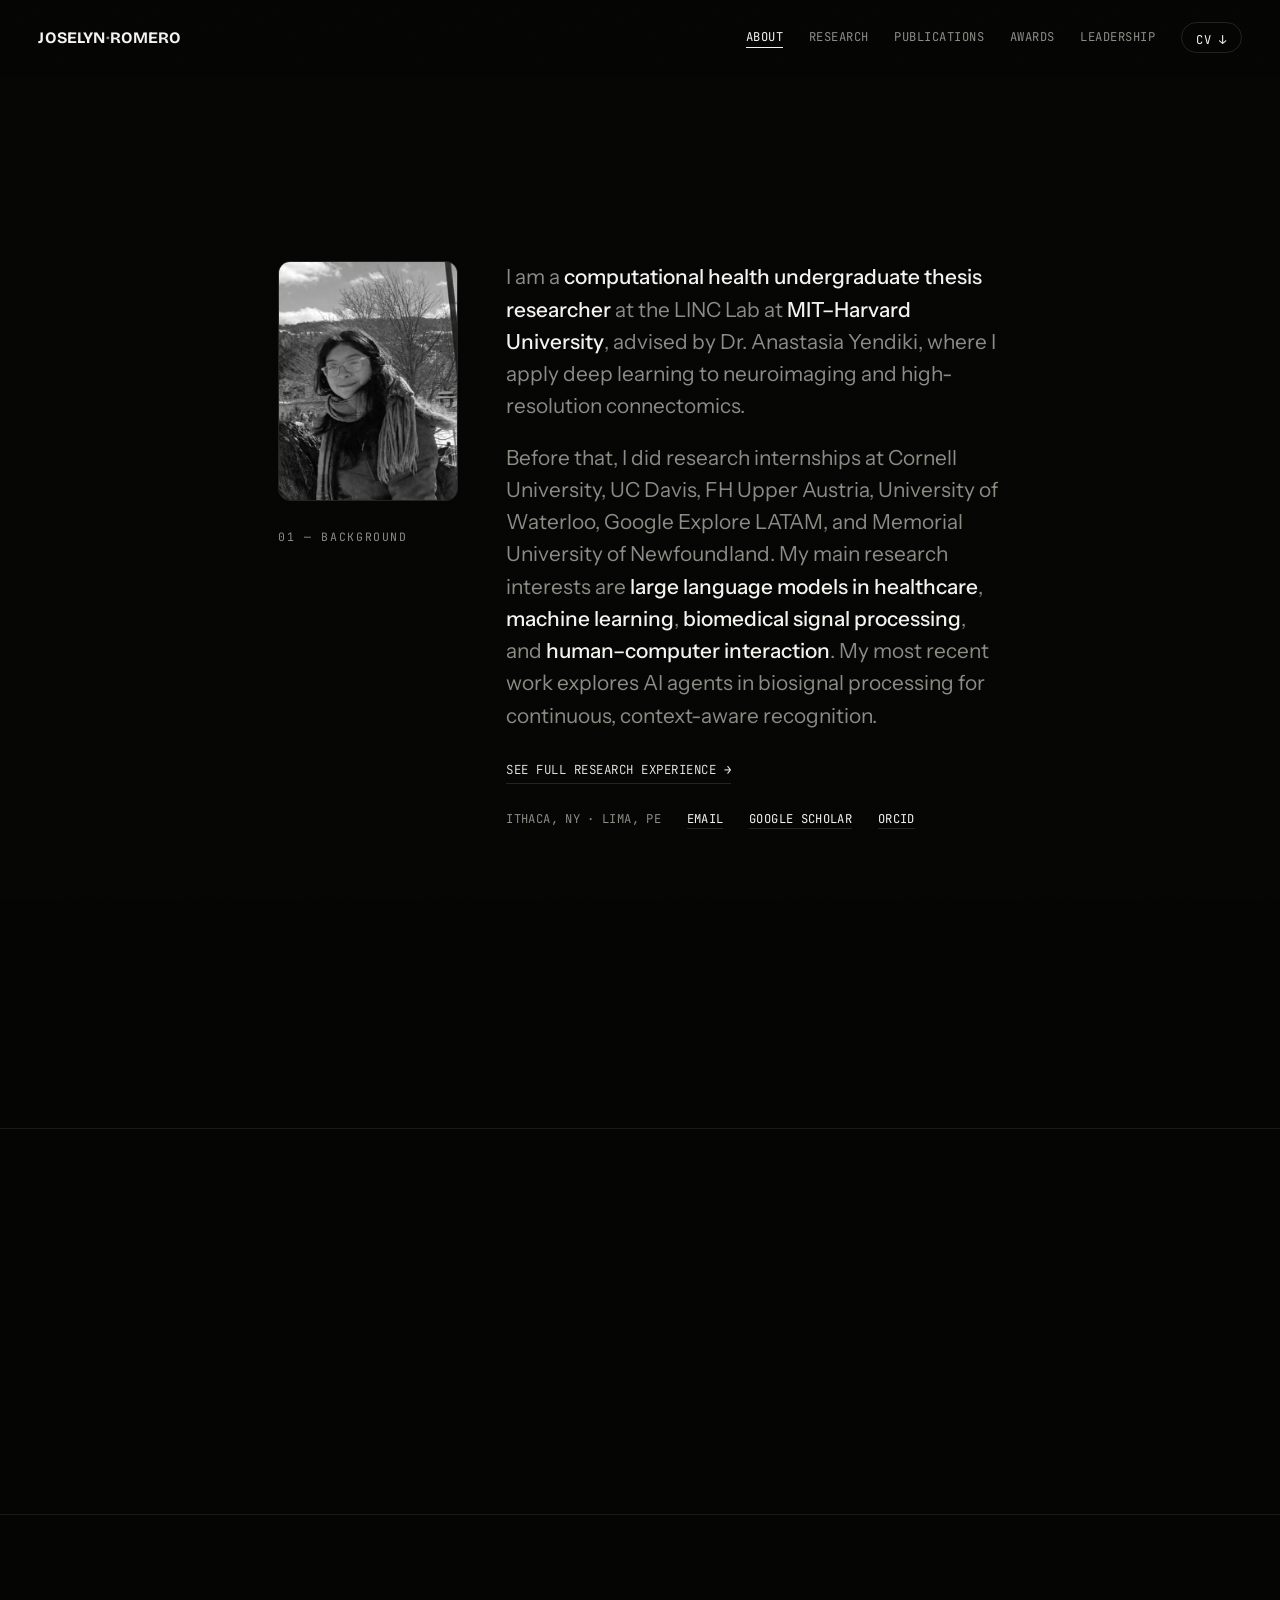
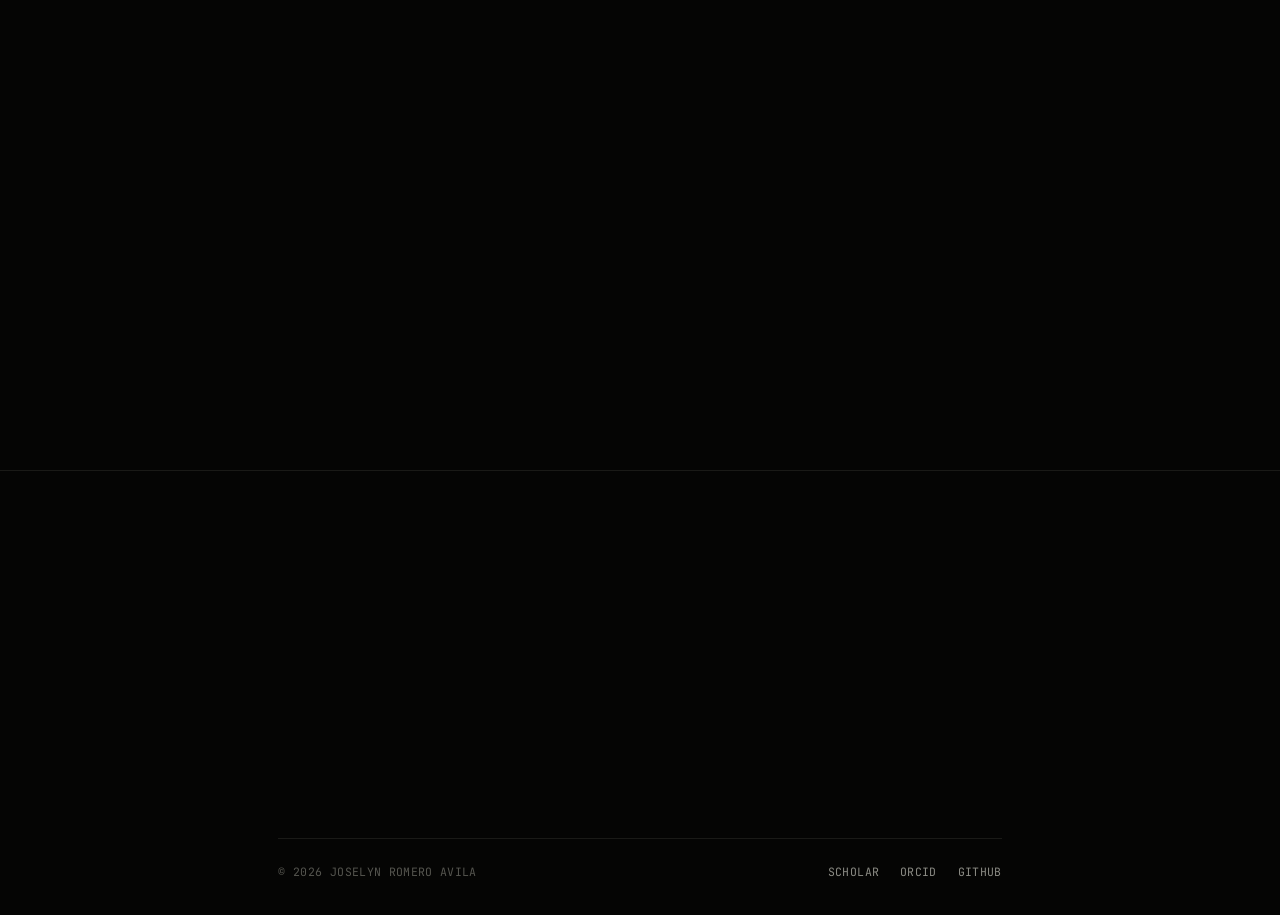
==== commit 741a2a81: "Add files via upload" ====
--- a/index.html
+++ b/index.html
@@ -24,57 +24,25 @@
     <li><a href="publications.html">Publications</a></li>
     <li><a href="awards.html">Awards</a></li>
     <li><a href="leadership.html">Leadership</a></li>
-    <li class="nav-clock"><span class="dot"></span><span data-clock>--:--</span>&nbsp;· Ithaca, NY</li>
+    <li><a href="files/Joselyn_Romero_Resume_.pdf" target="_blank" rel="noopener" class="nav-cv magnetic">CV ↓</a></li>
   </ul>
 </nav>
 
-<header class="hero">
-  <div class="hero-kicker">
-    <span class="eyebrow">Health AI Researcher — Biomedical Engineering</span>
-  </div>
-  <h1 class="hero-title">
-    <span class="line"><span data-decode>Joselyn</span></span>
-    <span class="line"><span data-decode>Romero</span></span>
-  </h1>
-  <p class="hero-role">
-    I build <strong>deep learning and LLM-based systems</strong> that make sense of the body's signals —
-    from cortical fiber bundles in high-resolution connectomes to PPG, IMU, and audio streams
-    captured on the body in real time.
-  </p>
-  <div class="hero-meta">
-    <span>Ithaca, NY · Lima, PE</span>
-    <a class="magnetic" href="mailto:romerojoselyn80@gmail.com">Email</a>
-    <a class="magnetic" href="https://scholar.google.com/citations?hl=es&user=W59Q7i4AAAAJ" target="_blank" rel="noopener">Google Scholar</a>
-    <a class="magnetic" href="http://orcid.org/yourorcidurl" target="_blank" rel="noopener">ORCID</a>
-    <a class="magnetic" href="files/Joselyn_Romero_Resume_.pdf" target="_blank" rel="noopener">Download CV ↓</a>
-  </div>
-  <div class="stat-grid">
-    <div class="stat"><span class="stat-num" data-count="8">0</span><span class="stat-label">Research labs</span></div>
-    <div class="stat"><span class="stat-num" data-count="4">0</span><span class="stat-label">Publications</span></div>
-    <div class="stat"><span class="stat-num" data-count="17">0</span><span class="stat-label">Awards &amp; fellowships</span></div>
-    <div class="stat"><span class="stat-num" data-count="6">0</span><span class="stat-label">Countries</span></div>
-  </div>
-</header>
-
-<div class="wrap">
-  <div class="waveform reveal" aria-hidden="true">
-    <svg viewBox="0 0 1200 150" preserveAspectRatio="none">
-      <path d="M0,110 C20,110 30,108 40,102 C50,96 55,30 72,22 C85,16 80,70 98,88 C110,100 108,68 128,64 C145,61 140,118 158,132 C172,142 180,118 200,112 C230,104 260,110 300,110 C320,110 330,108 340,102 C350,96 355,30 372,22 C385,16 380,70 398,88 C410,100 408,68 428,64 C445,61 440,118 458,132 C472,142 480,118 500,112 C530,104 560,110 600,110 C620,110 630,108 640,102 C650,96 655,30 672,22 C685,16 680,70 698,88 C710,100 708,68 728,64 C745,61 740,118 758,132 C772,142 780,118 800,112 C830,104 860,110 900,110 C920,110 930,108 940,102 C950,96 955,30 972,22 C985,16 980,70 998,88 C1010,100 1008,68 1028,64 C1045,61 1040,118 1058,132 C1072,142 1080,118 1100,112 C1130,104 1160,110 1200,110"/>
-      <circle class="pulse" r="4"/>
-    </svg>
-  </div>
-</div>
-
-<section class="section" id="about">
+<section class="section first" id="about">
   <div class="wrap">
     <div class="section-head reveal">
-      <h2 class="section-title">About</h2>
+      <div class="section-head-text">
+        <span class="eyebrow">Health AI Researcher — Biomedical Engineering</span>
+        <h1 class="section-title">About</h1>
+      </div>
+      <svg class="node-doodle" viewBox="0 0 92 48" aria-hidden="true">
+        <path d="M8,10 L46,10 L88,44"/>
+        <circle cx="8" cy="10" r="5"/>
+      </svg>
     </div>
-    <div class="bio reveal">
+    <div class="bio">
       <div>
-        <div class="bio-photo tilt">
-          <img src="images/photo1.png" alt="Joselyn Romero Avila" style="width:100%;height:100%;object-fit:cover;display:block;">
-        </div>
+        <div class="bio-photo"><img src="images/photo1.png" alt="Joselyn Romero"></div>
         <span class="eyebrow">01 — Background</span>
       </div>
       <div>
@@ -92,24 +60,49 @@
           biosignal processing for continuous, context-aware recognition.
         </p>
         <p><a href="research.html" class="text-btn magnetic">See full research experience →</a></p>
+        <div class="bio-meta">
+          <span>Ithaca, NY · Lima, PE</span>
+          <a href="mailto:romerojoselyn80@gmail.com">Email</a>
+          <a href="https://scholar.google.com/citations?hl=es&user=W59Q7i4AAAAJ" target="_blank" rel="noopener">Google Scholar</a>
+          <a href="http://orcid.org/yourorcidurl" target="_blank" rel="noopener">ORCID</a>
+        </div>
       </div>
     </div>
   </div>
 </section>
 
+<div class="wrap">
+  <div class="waveform reveal" aria-hidden="true">
+    <svg viewBox="0 0 1200 150" preserveAspectRatio="none">
+      <path d="M0,110 C20,110 30,108 40,102 C50,96 55,30 72,22 C85,16 80,70 98,88 C110,100 108,68 128,64 C145,61 140,118 158,132 C172,142 180,118 200,112 C230,104 260,110 300,110 C320,110 330,108 340,102 C350,96 355,30 372,22 C385,16 380,70 398,88 C410,100 408,68 428,64 C445,61 440,118 458,132 C472,142 480,118 500,112 C530,104 560,110 600,110 C620,110 630,108 640,102 C650,96 655,30 672,22 C685,16 680,70 698,88 C710,100 708,68 728,64 C745,61 740,118 758,132 C772,142 780,118 800,112 C830,104 860,110 900,110 C920,110 930,108 940,102 C950,96 955,30 972,22 C985,16 980,70 998,88 C1010,100 1008,68 1028,64 C1045,61 1040,118 1058,132 C1072,142 1080,118 1100,112 C1130,104 1160,110 1200,110"/>
+      <circle class="pulse" r="4"/>
+    </svg>
+  </div>
+</div>
+
 <section class="section" id="interests">
   <div class="wrap">
     <div class="section-head reveal">
-      <h2 class="section-title">Research<br>Interests</h2>
-      <p class="section-note">Six threads that keep showing up across every lab I've worked in.</p>
+      <div class="section-head-text">
+        <h2 class="section-title">Research<br>Interests</h2>
+        <p class="section-note">Six threads that keep showing up across every lab I've worked in.</p>
+      </div>
     </div>
-    <div class="pill-row reveal">
-      <span class="pill">Human–Computer Interaction for Health</span>
-      <span class="pill">Clinical NLP &amp; Multimodal LLMs</span>
-      <span class="pill">Biomedical Signal Processing</span>
-      <span class="pill">Continual Learning &amp; Distribution Shifts</span>
-      <span class="pill">Time Series Analysis</span>
-      <span class="pill">Neuroimaging</span>
+    <div class="marquee reveal">
+      <div class="marquee-track">
+        <span class="pill">Human–Computer Interaction for Health</span>
+        <span class="pill">Clinical NLP &amp; Multimodal LLMs</span>
+        <span class="pill">Biomedical Signal Processing</span>
+        <span class="pill">Continual Learning &amp; Distribution Shifts</span>
+        <span class="pill">Time Series Analysis</span>
+        <span class="pill">Neuroimaging</span>
+        <span class="pill" aria-hidden="true">Human–Computer Interaction for Health</span>
+        <span class="pill" aria-hidden="true">Clinical NLP &amp; Multimodal LLMs</span>
+        <span class="pill" aria-hidden="true">Biomedical Signal Processing</span>
+        <span class="pill" aria-hidden="true">Continual Learning &amp; Distribution Shifts</span>
+        <span class="pill" aria-hidden="true">Time Series Analysis</span>
+        <span class="pill" aria-hidden="true">Neuroimaging</span>
+      </div>
     </div>
   </div>
 </section>
@@ -117,8 +110,10 @@
 <section class="section" id="news">
   <div class="wrap">
     <div class="section-head reveal">
-      <h2 class="section-title">News</h2>
-      <p class="section-note">Recent updates, roughly as they happened.</p>
+      <div class="section-head-text">
+        <h2 class="section-title">News</h2>
+        <p class="section-note">Recent updates, roughly as they happened.</p>
+      </div>
     </div>
     <ul class="news-list reveal">
       <li>
@@ -148,9 +143,9 @@
     <div class="footer-bottom">
       <span>© 2026 Joselyn Romero Avila</span>
       <div class="footer-socials">
-        <a class="magnetic" href="https://scholar.google.com/citations?hl=es&user=W59Q7i4AAAAJ" target="_blank" rel="noopener">Scholar</a>
-        <a class="magnetic" href="http://orcid.org/yourorcidurl" target="_blank" rel="noopener">ORCID</a>
-        <a class="magnetic" href="https://github.com/jromero158486" target="_blank" rel="noopener">GitHub</a>
+        <a href="https://scholar.google.com/citations?hl=es&user=W59Q7i4AAAAJ" target="_blank" rel="noopener">Scholar</a>
+        <a href="http://orcid.org/yourorcidurl" target="_blank" rel="noopener">ORCID</a>
+        <a href="https://github.com/jromero158486" target="_blank" rel="noopener">GitHub</a>
       </div>
     </div>
   </div>
--- a/styles.css
+++ b/styles.css
@@ -20,8 +20,8 @@
   --font-body:    'Instrument Sans', system-ui, sans-serif;
   --font-mono:    'JetBrains Mono', ui-monospace, monospace;
 
-  --wrap: 1240px;
-  --pad: clamp(1.25rem, 4vw, 3rem);
+  --wrap: 800px;
+  --pad: clamp(1.25rem, 4vw, 2.4rem);
 
   --ease: cubic-bezier(.16,.8,.24,1);
 }
@@ -85,6 +85,33 @@
   opacity: .035;
   mix-blend-mode: overlay;
   background-image: url("data:image/svg+xml,%3Csvg xmlns='http://www.w3.org/2000/svg' width='120' height='120'%3E%3Cfilter id='n'%3E%3CfeTurbulence type='fractalNoise' baseFrequency='0.9' numOctaves='2' stitchTiles='stitch'/%3E%3C/filter%3E%3Crect width='100%25' height='100%25' filter='url(%23n)'/%3E%3C/svg%3E");
+}
+
+/* ============================================================
+   Custom cursor — subtle ring, desktop pointer devices only
+   ============================================================ */
+.cursor-ring{
+  position: fixed;
+  top: 0; left: 0;
+  width: 26px; height: 26px;
+  margin: -13px 0 0 -13px;
+  border: 1px solid var(--fg);
+  border-radius: 50%;
+  pointer-events: none;
+  z-index: 2000;
+  opacity: 0;
+  transform: translate(-100px,-100px) scale(1);
+  transition: opacity .3s var(--ease), transform .12s linear, width .25s var(--ease), height .25s var(--ease), margin .25s var(--ease);
+  mix-blend-mode: difference;
+}
+.cursor-ring.is-active{ opacity: .8; }
+.cursor-ring.is-hovering{
+  width: 46px; height: 46px;
+  margin: -23px 0 0 -23px;
+  background: var(--fg);
+}
+@media (hover: none), (pointer: coarse), (prefers-reduced-motion: reduce){
+  .cursor-ring{ display: none; }
 }
 
 /* ============================================================
@@ -113,9 +140,9 @@
 .nav-links{
   display: flex;
   align-items: center;
-  gap: clamp(1rem, 2.4vw, 2.2rem);
-  font-family: var(--font-mono);
-  font-size: .78rem;
+  gap: clamp(.9rem, 2vw, 1.7rem);
+  font-family: var(--font-mono);
+  font-size: .76rem;
   letter-spacing: .04em;
   text-transform: uppercase;
 }
@@ -143,19 +170,19 @@
 .nav-links a.is-active{ color: var(--fg); }
 .nav-links a.is-active::after{ transform: scaleX(1); }
 
-.nav-clock{
-  display: flex;
-  align-items: center;
-  gap: .5rem;
-  color: var(--fg-dim);
-}
-.nav-clock .dot{
-  width: 6px; height: 6px;
-  border-radius: 50%;
+.nav-cv{
+  border: 1px solid var(--line) !important;
+  border-radius: 999px;
+  padding: .45rem .9rem;
+  color: var(--fg) !important;
+  transition: background .25s var(--ease), color .25s var(--ease), border-color .25s var(--ease) !important;
+}
+.nav-cv::after{ display: none; }
+.nav-cv:hover{
   background: var(--fg);
-  animation: blink 2.4s ease-in-out infinite;
-}
-@keyframes blink{ 0%,100%{ opacity: 1; } 50%{ opacity: .25; } }
+  color: var(--invert-fg) !important;
+  border-color: var(--fg) !important;
+}
 
 .nav-burger{
   display: none;
@@ -191,81 +218,67 @@
     transition: transform .45s var(--ease);
   }
   .nav-links.is-open{ transform: translateY(0); }
-  .nav-clock{ display: none; }
+  .nav-cv{ order: -1; }
   .nav-burger{ display: block; z-index: 600; }
 }
 
 /* ============================================================
-   Hero
-   ============================================================ */
-.hero{
-  padding: clamp(7rem, 16vw, 11rem) var(--pad) clamp(3rem, 8vw, 5rem);
-}
-
-.hero-kicker{
-  display: flex;
-  align-items: center;
-  gap: .6rem;
-  margin-bottom: 1.4rem;
-}
-.hero-kicker .eyebrow{ color: var(--fg-dim); }
-
-.hero-title{
-  font-family: var(--font-display);
-  font-weight: 700;
-  font-size: clamp(3.4rem, 10.4vw, 9rem);
-  line-height: .92;
-  letter-spacing: -.02em;
-  text-transform: uppercase;
-}
-.hero-title .line{
-  display: block;
-  overflow: hidden;
-}
-.hero-title .line span{
-  display: block;
-  transform: translateY(105%);
-  animation: rise .9s var(--ease) forwards;
-}
-.hero-title .line:nth-child(1) span{ animation-delay: .05s; }
-.hero-title .line:nth-child(2) span{ animation-delay: .16s; }
-.hero-title .line:nth-child(3) span{ animation-delay: .27s; }
-@keyframes rise{ to{ transform: translateY(0); } }
-@media (prefers-reduced-motion: reduce){
-  .hero-title .line span{ animation: none; transform: none; }
-}
-
-.hero-role{
-  margin-top: 1.6rem;
-  max-width: 640px;
-  font-size: clamp(1.05rem, 2vw, 1.3rem);
-  color: var(--fg-dim);
-  font-weight: 400;
-}
-.hero-role strong{ color: var(--fg); font-weight: 500; }
-
-.hero-meta{
-  margin-top: 2.6rem;
-  display: flex;
-  flex-wrap: wrap;
-  gap: 1.6rem 2.4rem;
-  font-family: var(--font-mono);
-  font-size: .78rem;
-  letter-spacing: .03em;
-  color: var(--fg-dim);
-  text-transform: uppercase;
-}
-.hero-meta a{ color: var(--fg); border-bottom: 1px solid var(--line); transition: border-color .25s; }
-.hero-meta a:hover{ border-color: var(--fg); }
-
-/* ============================================================
-   Signature element — biosignal waveform divider
+   Page top — no hero. Pages start directly in their first
+   section; this just adds breathing room under the fixed nav.
+   ============================================================ */
+.section.first{
+  padding-top: 7rem; /* fallback for browsers without clamp() */
+  padding-top: clamp(6.5rem, 13vw, 8.5rem);
+  border-top: none;
+}
+
+/* ============================================================
+   Signature accent #1 — node doodle (sketch-style connector)
+   Small, recurring, appears near section titles.
+   ============================================================ */
+.node-doodle{
+  width: 92px;
+  height: 48px;
+  overflow: visible;
+  flex-shrink: 0;
+}
+.node-doodle circle{
+  fill: var(--bg);
+  stroke: var(--fg-dim);
+  stroke-width: 1.2;
+  transform-origin: center;
+}
+.node-doodle path{
+  fill: none;
+  stroke: var(--fg-dim);
+  stroke-width: 1;
+  stroke-linecap: round;
+}
+html.js .node-doodle path{
+  stroke-dasharray: 200;
+  stroke-dashoffset: 200;
+  transition: stroke-dashoffset 1s var(--ease) .1s;
+}
+.reveal.is-visible .node-doodle path{ stroke-dashoffset: 0; }
+@media (prefers-reduced-motion: no-preference){
+  .node-doodle circle{ animation: node-pulse 3.4s ease-in-out infinite; }
+}
+@keyframes node-pulse{
+  0%, 100%{ opacity: 1; }
+  50%{ opacity: .45; }
+}
+@media (max-width: 560px){
+  .node-doodle{ display: none; }
+}
+
+/* ============================================================
+   Signature accent #2 — biosignal waveform (used once, homepage)
    ============================================================ */
 .waveform{
   position: relative;
   width: 100%;
-  height: clamp(64px, 12vw, 130px);
-  margin: clamp(2rem,6vw,4rem) 0;
+  height: clamp(56px, 11vw, 110px);
+  margin: clamp(2rem,6vw,3.4rem) 0;
 }
 .waveform svg{ width: 100%; height: 100%; display: block; }
 .waveform path{
@@ -301,27 +314,29 @@
    Section shell
    ============================================================ */
 .section{
-  padding: clamp(3rem, 7vw, 5.5rem) var(--pad);
+  padding: 3.5rem var(--pad); /* fallback for browsers without clamp() */
+  padding: clamp(3rem, 7vw, 5rem) var(--pad);
   border-top: 1px solid var(--line-soft);
 }
 .section-head{
   display: flex;
-  align-items: flex-end;
+  align-items: flex-start;
   justify-content: space-between;
-  gap: 2rem;
-  margin-bottom: clamp(2rem, 5vw, 3.4rem);
-  flex-wrap: wrap;
-}
+  gap: 1.5rem;
+  margin-bottom: clamp(2rem, 5vw, 3rem);
+}
+.section-head-text{ min-width: 0; }
 .section-title{
   font-family: var(--font-display);
   font-weight: 700;
-  font-size: clamp(2.1rem, 5.4vw, 4.2rem);
+  font-size: clamp(2rem, 5.4vw, 3.4rem);
   letter-spacing: -.01em;
   text-transform: uppercase;
   line-height: .98;
 }
 .section-note{
-  max-width: 420px;
+  margin-top: .6rem;
+  max-width: 46ch;
   color: var(--fg-dim);
   font-size: .95rem;
 }
@@ -340,39 +355,29 @@
 }
 
 /* ============================================================
-   Page header (non-home pages)
-   ============================================================ */
-.page-header{
-  padding: clamp(7.5rem,15vw,10.5rem) var(--pad) 2rem;
-}
-.page-header .hero-title{ font-size: clamp(2.8rem, 8.6vw, 6.4rem); }
-.page-header .hero-role{ margin-top: 1.2rem; }
-
-/* ============================================================
    Bio / about block
    ============================================================ */
 .bio{
   display: grid;
-  grid-template-columns: 200px 1fr;
-  gap: clamp(1.5rem, 5vw, 4rem);
-}
-@media (max-width: 700px){ .bio{ grid-template-columns: 1fr; } }
+  grid-template-columns: 180px 1fr;
+  gap: clamp(1.5rem, 5vw, 3rem);
+}
+@media (max-width: 640px){ .bio{ grid-template-columns: 1fr; } }
 .bio p{
-  font-size: clamp(1.1rem, 2.2vw, 1.55rem);
-  line-height: 1.5;
+  font-size: clamp(1.05rem, 2vw, 1.3rem);
+  line-height: 1.55;
   color: var(--fg-dim);
   font-weight: 300;
-  max-width: 46ch;
 }
 .bio p strong{ color: var(--fg); font-weight: 500; }
-.bio p + p{ margin-top: 1.4rem; }
+.bio p + p{ margin-top: 1.2rem; }
 
 .bio-photo{
-  margin-bottom: 1.6rem;
+  margin-bottom: 1.4rem;
   border-radius: 12px;
   overflow: hidden;
   border: 1px solid var(--line);
-  max-width: 200px;
+  max-width: 180px;
 }
 .bio-photo img{
   width: 100%;
@@ -383,8 +388,22 @@
 }
 .bio-photo:hover img{ transform: scale(1.05); }
 
-/* ============================================================
-   Interest pills / marquee
+.bio-meta{
+  margin-top: 1.6rem;
+  display: flex;
+  flex-wrap: wrap;
+  gap: .9rem 1.6rem;
+  font-family: var(--font-mono);
+  font-size: .76rem;
+  letter-spacing: .03em;
+  text-transform: uppercase;
+  color: var(--fg-dim);
+}
+.bio-meta a{ color: var(--fg); border-bottom: 1px solid var(--line); transition: border-color .25s; }
+.bio-meta a:hover{ border-color: var(--fg); }
+
+/* ============================================================
+   Interest pills + marquee
    ============================================================ */
 .pill-row{
   display: flex;
@@ -401,6 +420,7 @@
   border-radius: 999px;
   color: var(--fg-dim);
   transition: all .25s var(--ease);
+  white-space: nowrap;
 }
 .pill:hover{
   background: var(--invert-bg);
@@ -408,16 +428,39 @@
   border-color: var(--invert-bg);
 }
 
+.marquee{
+  overflow: hidden;
+  -webkit-mask-image: linear-gradient(to right, transparent, #000 4%, #000 96%, transparent);
+          mask-image: linear-gradient(to right, transparent, #000 4%, #000 96%, transparent);
+}
+.marquee-track{
+  display: flex;
+  gap: .7rem;
+  width: max-content;
+}
+html.js .marquee-track{
+  animation: marquee-scroll 26s linear infinite;
+}
+.marquee:hover .marquee-track{ animation-play-state: paused; }
+@keyframes marquee-scroll{
+  from{ transform: translateX(0); }
+  to{ transform: translateX(-50%); }
+}
+@media (prefers-reduced-motion: reduce){
+  html.js .marquee-track{ animation: none; }
+  .marquee{ -webkit-mask-image: none; mask-image: none; }
+}
+
 /* ============================================================
    News / updates ticker list
    ============================================================ */
 .news-list li{
   display: grid;
-  grid-template-columns: 100px 1fr;
+  grid-template-columns: 90px 1fr;
   gap: 1.2rem;
   padding: 1.1rem 0;
   border-bottom: 1px solid var(--line-soft);
-  font-size: .98rem;
+  font-size: .96rem;
 }
 .news-list li:first-child{ border-top: 1px solid var(--line-soft); }
 .news-list time{
@@ -433,18 +476,16 @@
    Research timeline entries
    ============================================================ */
 .lab-list{ display: flex; flex-direction: column; }
-.lab{
-  border-bottom: 1px solid var(--line-soft);
-}
+.lab{ border-bottom: 1px solid var(--line-soft); }
 .lab:first-child{ border-top: 1px solid var(--line-soft); }
 
 .lab-row{
   width: 100%;
   display: grid;
-  grid-template-columns: 64px 68px 1fr auto;
+  grid-template-columns: 44px 52px 1fr auto;
   align-items: center;
-  gap: clamp(1rem, 3vw, 2rem);
-  padding: clamp(1.2rem, 3vw, 1.8rem) 0;
+  gap: clamp(.8rem, 3vw, 1.4rem);
+  padding: clamp(1.1rem, 3vw, 1.6rem) 0;
   background: none;
   border: none;
   color: inherit;
@@ -454,32 +495,32 @@
 }
 .lab-index{
   font-family: var(--font-mono);
-  font-size: .78rem;
+  font-size: .72rem;
   color: var(--fg-faint);
 }
 .lab-logo{
-  width: 48px; height: 48px;
+  width: 40px; height: 40px;
   border-radius: 8px;
   object-fit: contain;
   background: var(--bg-panel);
-  padding: 6px;
+  padding: 5px;
   border: 1px solid var(--line);
 }
 .lab-heading{ min-width: 0; }
 .lab-name{
   font-family: var(--font-display);
   font-weight: 600;
-  font-size: clamp(1.15rem, 2.6vw, 1.7rem);
+  font-size: clamp(1.05rem, 2.6vw, 1.35rem);
   letter-spacing: -.01em;
 }
 .lab-sub{
   margin-top: .3rem;
-  font-size: .88rem;
+  font-size: .82rem;
   color: var(--fg-dim);
 }
 .lab-sub .sep{ color: var(--fg-faint); margin: 0 .5em; }
 .lab-toggle{
-  width: 30px; height: 30px;
+  width: 28px; height: 28px;
   border: 1px solid var(--line);
   border-radius: 50%;
   position: relative;
@@ -508,16 +549,16 @@
 .lab.is-open .lab-panel{ grid-template-rows: 1fr; }
 .lab-panel-inner{ overflow: hidden; }
 .lab-body{
-  padding: 0 0 clamp(1.6rem,3vw,2.4rem) calc(64px + 68px + clamp(1rem,3vw,2rem)*2);
-  max-width: 760px;
-}
-@media (max-width: 700px){
-  .lab-row{ grid-template-columns: 40px 1fr auto; }
+  padding: 0 0 clamp(1.4rem,3vw,2rem) calc(44px + 52px + clamp(.8rem,3vw,1.4rem)*2);
+  max-width: 62ch;
+}
+@media (max-width: 620px){
+  .lab-row{ grid-template-columns: 32px 1fr auto; }
   .lab-logo{ display: none; }
-  .lab-body{ padding-left: calc(40px + clamp(1rem,3vw,2rem)); }
+  .lab-body{ padding-left: calc(32px + clamp(.8rem,3vw,1.4rem)); }
 }
 .lab-project{
-  font-size: 1rem;
+  font-size: .98rem;
   color: var(--fg);
   margin-bottom: 1rem;
 }
@@ -526,7 +567,7 @@
   position: relative;
   padding-left: 1.3rem;
   margin-bottom: .7rem;
-  font-size: .95rem;
+  font-size: .92rem;
   line-height: 1.55;
   color: var(--fg-dim);
 }
@@ -544,54 +585,59 @@
    ============================================================ */
 .edu-grid{
   display: grid;
-  grid-template-columns: repeat(auto-fit, minmax(260px,1fr));
-  gap: clamp(1.5rem,3vw,2.5rem);
+  grid-template-columns: repeat(auto-fit, minmax(240px,1fr));
+  gap: clamp(1.2rem,3vw,1.8rem);
 }
 .edu-card{
   border: 1px solid var(--line);
   border-radius: 14px;
-  padding: 1.6rem;
+  padding: 1.4rem;
 }
 .edu-card-top{ display: flex; align-items: center; gap: .9rem; margin-bottom: 1rem; }
-.edu-card img{ width: 38px; height: 38px; object-fit: contain; }
-.edu-school{ font-family: var(--font-display); font-weight: 600; font-size: 1.05rem; }
-.edu-degree{ color: var(--fg-dim); font-size: .88rem; margin-top: .5rem; }
-.edu-list li{ font-size: .85rem; color: var(--fg-faint); margin-top: .5rem; }
+.edu-card img{ width: 34px; height: 34px; object-fit: contain; }
+.edu-school{ font-family: var(--font-display); font-weight: 600; font-size: 1rem; }
+.edu-degree{ color: var(--fg-dim); font-size: .85rem; margin-top: .5rem; }
+.edu-list li{ font-size: .82rem; color: var(--fg-faint); margin-top: .5rem; }
 .edu-list strong{ color: var(--fg-dim); }
 
 .skill-groups{
   display: grid;
-  grid-template-columns: repeat(auto-fit, minmax(220px,1fr));
-  gap: 2rem 2.5rem;
+  grid-template-columns: repeat(auto-fit, minmax(200px,1fr));
+  gap: 1.8rem 2rem;
 }
 .skill-group .eyebrow{ margin-bottom: .8rem; display: block; }
 .skill-group .pill-row{ gap: .5rem; }
-.skill-group .pill{ font-size: .74rem; padding: .4rem .8rem; }
-
-/* ============================================================
-   Publications
-   ============================================================ */
-.pub-group + .pub-group{ margin-top: clamp(2.5rem,5vw,4rem); }
-.pub-group-title{
+.skill-group .pill{ font-size: .72rem; padding: .4rem .75rem; }
+
+/* ============================================================
+   Generic "group" wrapper — used by Publications, Awards,
+   Leadership to cluster entries under a heading (type or year).
+   ============================================================ */
+.group + .group{ margin-top: clamp(2.2rem,5vw,3.4rem); }
+.group-title{
   font-family: var(--font-mono);
   font-size: .78rem;
   letter-spacing: .1em;
   text-transform: uppercase;
   color: var(--fg-dim);
-  padding-bottom: .9rem;
-  margin-bottom: .4rem;
+  padding-bottom: .8rem;
+  margin-bottom: .3rem;
   border-bottom: 1px solid var(--line-soft);
 }
+
+/* ============================================================
+   Publications
+   ============================================================ */
 .pub{
   display: grid;
-  grid-template-columns: 84px 1fr auto;
+  grid-template-columns: 72px 1fr auto;
   align-items: center;
-  gap: clamp(1rem,3vw,2rem);
-  padding: clamp(1.2rem,2.6vw,1.7rem) 0;
+  gap: clamp(.9rem,3vw,1.6rem);
+  padding: clamp(1.1rem,2.6vw,1.5rem) 0;
   border-bottom: 1px solid var(--line-soft);
 }
 .pub-thumb{
-  width: 84px; height: 64px;
+  width: 72px; height: 56px;
   object-fit: cover;
   border-radius: 8px;
   border: 1px solid var(--line);
@@ -602,18 +648,18 @@
 .pub-title{
   font-family: var(--font-display);
   font-weight: 600;
-  font-size: clamp(1.02rem, 2vw, 1.28rem);
+  font-size: clamp(.98rem, 2vw, 1.15rem);
   line-height: 1.3;
 }
 .pub-meta{
   margin-top: .5rem;
-  font-size: .84rem;
+  font-size: .82rem;
   color: var(--fg-dim);
 }
 .pub-meta .venue{ color: var(--fg-faint); }
 .pub-link{
   font-family: var(--font-mono);
-  font-size: .74rem;
+  font-size: .72rem;
   text-transform: uppercase;
   letter-spacing: .04em;
   white-space: nowrap;
@@ -623,48 +669,91 @@
 }
 .pub-link:hover{ border-color: var(--fg); }
 .pub-link.is-disabled{ opacity: .35; pointer-events: none; }
-@media (max-width: 620px){
+@media (max-width: 560px){
   .pub{ grid-template-columns: 1fr; }
   .pub-thumb{ display: none; }
 }
 
 /* ============================================================
+   Media slot — shared by Award and Leadership cards.
+   Shows an elegant placeholder until a real photo is dropped in.
+   ============================================================ */
+.card-media{
+  aspect-ratio: 4 / 3;
+  border-radius: 10px;
+  overflow: hidden;
+  border: 1px solid var(--line);
+  background: var(--bg-panel);
+  margin-bottom: 1rem;
+  position: relative;
+}
+.card-media img{
+  width: 100%; height: 100%;
+  object-fit: cover;
+  filter: grayscale(1) contrast(1.05);
+  transform: scale(1.001);
+  transition: transform .5s var(--ease);
+}
+.card-media.is-empty img{ display: none; }
+.card-media.is-empty::before,
+.card-media.is-empty::after{
+  content: "";
+  position: absolute;
+  background: var(--line);
+}
+.card-media.is-empty::before{ left: 0; right: 0; top: 50%; height: 1px; }
+.card-media.is-empty::after{ top: 0; bottom: 0; left: 50%; width: 1px; }
+.card-media.is-empty{ display: flex; align-items: center; justify-content: center; }
+.card-media.is-empty .media-hint{
+  position: relative;
+  z-index: 1;
+  font-family: var(--font-mono);
+  font-size: .64rem;
+  letter-spacing: .06em;
+  text-transform: uppercase;
+  color: var(--fg-faint);
+  background: var(--bg-panel);
+  padding: .2rem .5rem;
+}
+
+/* ============================================================
    Awards
    ============================================================ */
 .award-grid{
   display: grid;
-  grid-template-columns: repeat(auto-fill, minmax(300px,1fr));
-  gap: 1px;
-  background: var(--line-soft);
-  border: 1px solid var(--line-soft);
+  grid-template-columns: repeat(auto-fit, minmax(260px,1fr));
+  gap: clamp(1.1rem,3vw,1.5rem);
 }
 .award{
-  background: var(--bg);
-  padding: clamp(1.6rem,2.6vw,2.1rem);
+  border: 1px solid var(--line);
+  border-radius: 14px;
+  padding: clamp(1.1rem,2.4vw,1.4rem);
   display: flex;
   flex-direction: column;
-  gap: .8rem;
-  transition: background .3s var(--ease);
-}
-.award:hover{ background: var(--bg-panel); }
-.award-top{ display: flex; align-items: center; justify-content: space-between; gap: 1rem; }
+  transition: border-color .3s var(--ease), transform .12s linear;
+  transform-style: preserve-3d;
+  will-change: transform;
+}
+.award:hover{ border-color: var(--fg-dim); }
+.award-top{ display: flex; align-items: center; justify-content: space-between; gap: 1rem; margin-bottom: .6rem; }
 .award-year{
   font-family: var(--font-mono);
-  font-size: .74rem;
+  font-size: .72rem;
   color: var(--fg-faint);
 }
 .award-title{
   font-family: var(--font-display);
   font-weight: 600;
-  font-size: 1.08rem;
+  font-size: 1.02rem;
   line-height: 1.3;
+  margin-bottom: .55rem;
 }
 .award-title a:hover{ text-decoration: underline; text-underline-offset: 3px; }
-.award-desc{ font-size: .88rem; color: var(--fg-dim); line-height: 1.5; }
+.award-desc{ font-size: .85rem; color: var(--fg-dim); line-height: 1.5; }
 .award-tag{
   align-self: flex-start;
   font-family: var(--font-mono);
-  font-size: .68rem;
+  font-size: .66rem;
   text-transform: uppercase;
   letter-spacing: .05em;
   color: var(--invert-fg);
@@ -678,39 +767,31 @@
    ============================================================ */
 .lead-grid{
   display: grid;
-  grid-template-columns: repeat(auto-fit, minmax(320px,1fr));
-  gap: clamp(1.5rem,3vw,2rem);
+  grid-template-columns: repeat(auto-fit, minmax(260px,1fr));
+  gap: clamp(1.1rem,3vw,1.5rem);
 }
 .lead-card{
   border: 1px solid var(--line);
   border-radius: 16px;
-  padding: clamp(1.6rem,3vw,2.2rem);
+  padding: clamp(1.1rem,2.6vw,1.5rem);
   display: flex;
   flex-direction: column;
-  gap: 1rem;
-  transition: border-color .3s var(--ease), transform .3s var(--ease);
-}
-.lead-card:hover{ border-color: var(--fg-dim); transform: translateY(-3px); }
-.lead-icon{
-  width: 40px; height: 40px;
-  border-radius: 50%;
-  border: 1px solid var(--line);
-  display: flex; align-items: center; justify-content: center;
-  font-family: var(--font-mono);
-  font-size: .78rem;
-  color: var(--fg-dim);
-}
-.lead-role{ font-family: var(--font-display); font-weight: 600; font-size: 1.2rem; }
-.lead-org{ color: var(--fg-dim); font-size: .85rem; }
-.lead-desc{ font-size: .92rem; color: var(--fg-dim); line-height: 1.55; }
+  transition: border-color .3s var(--ease), transform .12s linear;
+  transform-style: preserve-3d;
+  will-change: transform;
+}
+.lead-card:hover{ border-color: var(--fg-dim); }
+.lead-role{ font-family: var(--font-display); font-weight: 600; font-size: 1.06rem; }
+.lead-org{ color: var(--fg-dim); font-size: .8rem; margin-top: .3rem; }
+.lead-desc{ margin-top: .8rem; font-size: .86rem; color: var(--fg-dim); line-height: 1.55; }
 .lead-desc strong{ color: var(--fg); font-weight: 500; }
 
 .callout{
   margin-top: clamp(2rem,4vw,3rem);
-  padding: clamp(1.4rem,3vw,2rem);
+  padding: clamp(1.3rem,3vw,1.8rem);
   border: 1px dashed var(--line);
   border-radius: 14px;
-  font-size: .9rem;
+  font-size: .88rem;
   color: var(--fg-dim);
 }
 .callout strong{ color: var(--fg); }
@@ -719,44 +800,44 @@
    Footer
    ============================================================ */
 .site-footer{
-  padding: clamp(3.5rem,8vw,6rem) var(--pad) 2.4rem;
+  padding: clamp(3.2rem,8vw,5rem) var(--pad) 2.2rem;
   border-top: 1px solid var(--line-soft);
 }
 .footer-cta{
   font-family: var(--font-display);
   font-weight: 700;
-  font-size: clamp(2rem, 6vw, 4.4rem);
+  font-size: clamp(1.8rem, 5.6vw, 3.4rem);
   letter-spacing: -.01em;
   text-transform: uppercase;
-  line-height: 1.02;
-  max-width: 14ch;
+  line-height: 1.05;
+  max-width: 16ch;
 }
 .footer-email{
   display: inline-block;
-  margin-top: 1.6rem;
-  font-family: var(--font-mono);
-  font-size: clamp(1rem,2.4vw,1.3rem);
+  margin-top: 1.5rem;
+  font-family: var(--font-mono);
+  font-size: clamp(1rem,2.4vw,1.2rem);
   border-bottom: 1px solid var(--line);
   padding-bottom: 4px;
   transition: border-color .25s;
 }
 .footer-email:hover{ border-color: var(--fg); }
 .footer-bottom{
-  margin-top: clamp(3rem,6vw,4.5rem);
-  padding-top: 1.6rem;
+  margin-top: clamp(2.6rem,6vw,3.6rem);
+  padding-top: 1.5rem;
   border-top: 1px solid var(--line-soft);
   display: flex;
   flex-wrap: wrap;
-  gap: 1.2rem 2rem;
+  gap: 1.1rem 1.8rem;
   justify-content: space-between;
   align-items: center;
   font-family: var(--font-mono);
-  font-size: .74rem;
+  font-size: .72rem;
   color: var(--fg-faint);
   text-transform: uppercase;
   letter-spacing: .03em;
 }
-.footer-socials{ display: flex; gap: 1.4rem; }
+.footer-socials{ display: flex; gap: 1.3rem; }
 .footer-socials a{ color: var(--fg-dim); transition: color .25s; }
 .footer-socials a:hover{ color: var(--fg); }
 
@@ -780,257 +861,6 @@
 }
 .text-btn:hover{ border-color: var(--fg); gap: .75rem; }
 
-/* ============================================================
-   Page fade transition (no-JS / reduced-motion safe)
-   ============================================================ */
-html.js body{
-  opacity: 0;
-  transition: opacity .45s var(--ease);
-}
-html.js body.is-ready{ opacity: 1; }
-@media (prefers-reduced-motion: reduce){
-  html.js body{ opacity: 1; transition: none; }
-}
-
-/* ============================================================
-   Generic logo / photo placeholders (genéricos hasta que
-   Joselyn suba sus propios assets)
-   ============================================================ */
-.logo-badge{
-  width: 48px; height: 48px;
-  border-radius: 8px;
-  background: var(--bg-panel);
-  border: 1px solid var(--line);
-  display: flex;
-  align-items: center;
-  justify-content: center;
-  font-family: var(--font-mono);
-  font-weight: 600;
-  font-size: .68rem;
-  letter-spacing: .02em;
-  color: var(--fg-dim);
-  text-align: center;
-  line-height: 1;
-  flex-shrink: 0;
-  transition: border-color .3s var(--ease), color .3s var(--ease);
-}
-.lab-row:hover .logo-badge{ border-color: var(--fg-dim); color: var(--fg); }
-
-.edu-card-top .logo-badge{ width: 38px; height: 38px; font-size: .58rem; border-radius: 6px; }
-
-.pub-thumb.logo-badge{
-  width: 84px; height: 64px;
-  border-radius: 8px;
-  font-size: .74rem;
-  filter: none;
-}
-.pub:hover .pub-thumb.logo-badge{ border-color: var(--fg-dim); color: var(--fg); }
-@media (max-width: 620px){ .pub-thumb.logo-badge{ display: none; } }
-
-/* Generative "signal" placeholder standing in for the profile photo */
-.bio-photo{ position: relative; }
-.bio-photo .photo-placeholder{
-  width: 100%;
-  aspect-ratio: 3 / 4;
-  display: flex;
-  align-items: center;
-  justify-content: center;
-  background:
-    radial-gradient(circle at 30% 20%, rgba(244,243,238,.08), transparent 60%),
-    var(--bg-panel);
-  position: relative;
-  overflow: hidden;
-}
-.photo-placeholder svg{ width: 62%; opacity: .85; }
-.photo-placeholder path{
-  fill: none;
-  stroke: var(--fg-dim);
-  stroke-width: 1.4;
-  stroke-linecap: round;
-}
-.photo-placeholder .ph-pulse{ fill: var(--fg); }
-.photo-placeholder .ph-caption{
-  position: absolute;
-  bottom: 10px; left: 0; right: 0;
-  text-align: center;
-  font-family: var(--font-mono);
-  font-size: .58rem;
-  letter-spacing: .08em;
-  text-transform: uppercase;
-  color: var(--fg-faint);
-}
-@media (prefers-reduced-motion: no-preference){
-  .photo-placeholder .ph-pulse{ animation: blink 2.4s ease-in-out infinite; }
-}
-
-/* CV link — visually flagged as pending until a real file exists */
-.hero-meta a.is-disabled{
-  color: var(--fg-faint);
-  border-color: var(--line);
-  pointer-events: none;
-}
-
-/* ============================================================
-   Stats strip (animated counters)
-   ============================================================ */
-.stat-grid{
-  margin-top: 2.8rem;
-  display: grid;
-  grid-template-columns: repeat(auto-fit, minmax(120px,1fr));
-  max-width: 640px;
-  gap: 1.6rem 2rem;
-}
-.stat{ border-left: 1px solid var(--line); padding-left: 1rem; }
-.stat-num{
-  display: block;
-  font-family: var(--font-display);
-  font-weight: 700;
-  font-size: clamp(1.8rem, 4vw, 2.6rem);
-  letter-spacing: -.01em;
-}
-.stat-num::after{ content: attr(data-suffix); }
-.stat-label{
-  display: block;
-  margin-top: .3rem;
-  font-family: var(--font-mono);
-  font-size: .7rem;
-  letter-spacing: .05em;
-  text-transform: uppercase;
-  color: var(--fg-dim);
-}
-
-/* ============================================================
-   Scroll-progress "ECG" rail — research.html only, desktop
-   ============================================================ */
-.rail{
-  position: absolute;
-  left: -34px;
-  top: 4px;
-  bottom: 4px;
-  width: 2px;
-  display: none;
-}
-.lab-list{ position: relative; }
-@media (min-width: 1100px){ .rail{ display: block; } }
-.rail-track{
-  position: absolute;
-  inset: 0;
-  background: var(--line);
-}
-.rail-fill{
-  position: absolute;
-  left: 0; top: 0; right: 0;
-  height: 0%;
-  background: var(--fg-dim);
-  transition: height .1s linear;
-}
-.rail-pulse{
-  position: absolute;
-  left: 50%;
-  top: 0%;
-  width: 7px; height: 7px;
-  margin-left: -3.5px; margin-top: -3.5px;
-  border-radius: 50%;
-  background: var(--fg);
-  box-shadow: 0 0 8px 1px rgba(244,243,238,.5);
-  transition: top .1s linear;
-}
-
-/* ============================================================
-   Publication descriptions (expand on click)
-   ============================================================ */
-.pub-desc{
-  margin-top: .6rem;
-  font-size: .88rem;
-  line-height: 1.55;
-  color: var(--fg-dim);
-  max-width: 62ch;
-}
-.pub-more{
-  margin-top: .5rem;
-  font-family: var(--font-mono);
-  font-size: .7rem;
-  text-transform: uppercase;
-  letter-spacing: .05em;
-  color: var(--fg-faint);
-  background: none;
-  border: none;
-  padding: 0;
-  cursor: pointer;
-  border-bottom: 1px solid transparent;
-  transition: color .25s, border-color .25s;
-}
-.pub-more:hover{ color: var(--fg); border-color: var(--fg); }
-.pub-desc-full{
-  display: grid;
-  grid-template-rows: 0fr;
-  transition: grid-template-rows .45s var(--ease);
-}
-.pub-desc-full > div{ overflow: hidden; }
-.pub.is-open .pub-desc-full{ grid-template-rows: 1fr; }
-.pub.is-open .pub-desc-full p{ padding-top: .5rem; }
-.pub{ align-items: start; }
-.pub > div{ padding-top: .1rem; }
-
-/* ============================================================
-   3D tilt cards
-   ============================================================ */
-.tilt{
-  transform-style: preserve-3d;
-  will-change: transform;
-}
-
-/* ============================================================
-   Magnetic elements (nudge toward the cursor)
-   ============================================================ */
-.magnetic{ display: inline-block; will-change: transform; }
-
-/* ============================================================
-   Custom "signal" cursor — desktop, fine pointers, motion-ok only
-   ============================================================ */
-.cursor-layer{
-  position: fixed;
-  inset: 0;
-  pointer-events: none;
-  z-index: 800;
-}
-#cursorTrail{
-  position: fixed;
-  inset: 0;
-  pointer-events: none;
-  z-index: 799;
-  mix-blend-mode: screen;
-}
-.cursor-dot{
-  position: fixed;
-  top: 0; left: 0;
-  width: 16px; height: 16px;
-  margin: -8px 0 0 -8px;
-  border-radius: 50%;
-  border: 1px solid var(--fg);
-  pointer-events: none;
-  z-index: 800;
-  transition: width .2s var(--ease), height .2s var(--ease), margin .2s var(--ease), background .2s var(--ease), opacity .2s var(--ease);
-}
-.cursor-dot.is-active{
-  width: 40px; height: 40px;
-  margin: -20px 0 0 -20px;
-  background: rgba(244,243,238,.08);
-}
-html.has-cursor, html.has-cursor a, html.has-cursor button{ cursor: none; }
-
-/* Waveform cursor spotlight */
-.waveform{ position: relative; overflow: visible; }
-.wave-glow{
-  position: absolute;
-  top: 0; left: 0;
-  width: 260px; height: 260px;
-  margin: -130px 0 0 -130px;
-  border-radius: 50%;
-  background: radial-gradient(circle, rgba(244,243,238,.5) 0%, rgba(244,243,238,0) 70%);
-  mix-blend-mode: screen;
-  opacity: 0;
-  transition: opacity .3s var(--ease);
-  pointer-events: none;
-}
-.waveform:hover .wave-glow{ opacity: 1; }
+/* Magnetic hover — JS nudges these elements toward the cursor via
+   inline transform; this just gives it a smooth, springy return. */
+.magnetic{ transition: transform .35s var(--ease); display: inline-flex; }
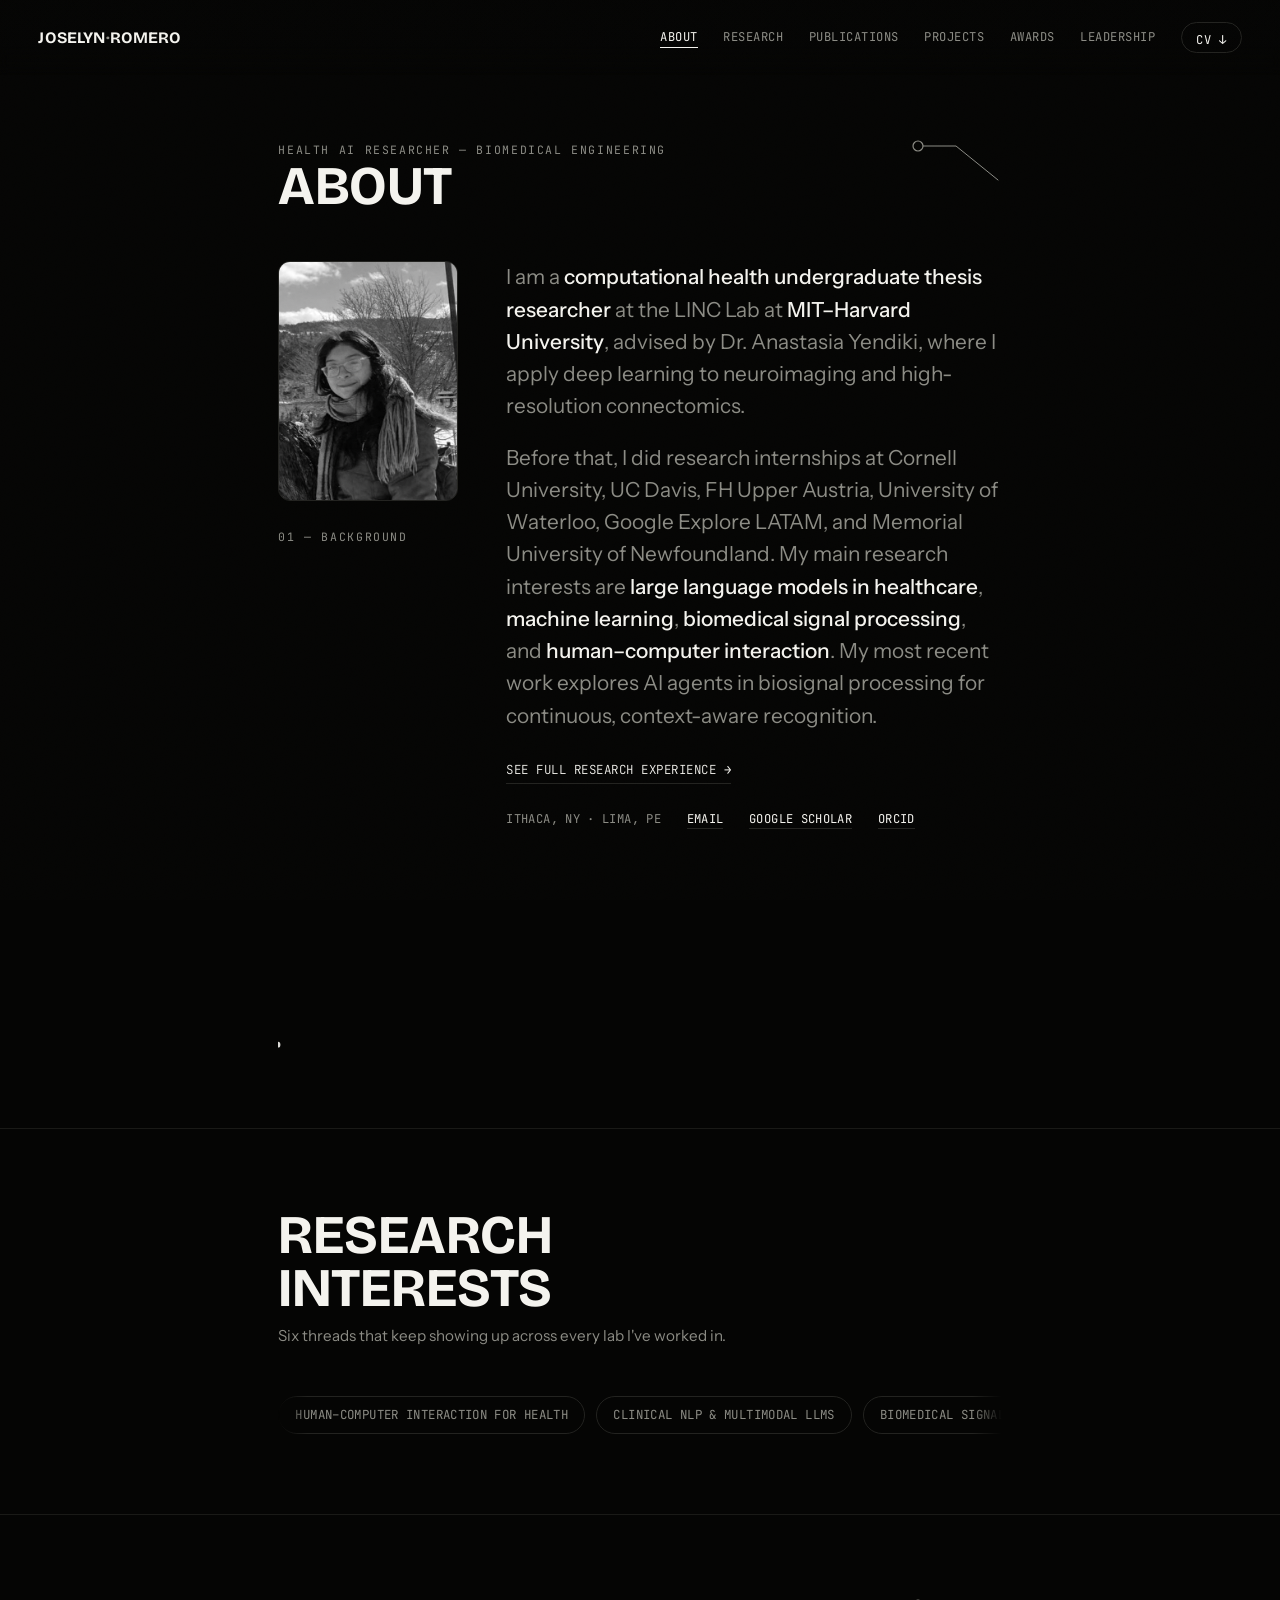
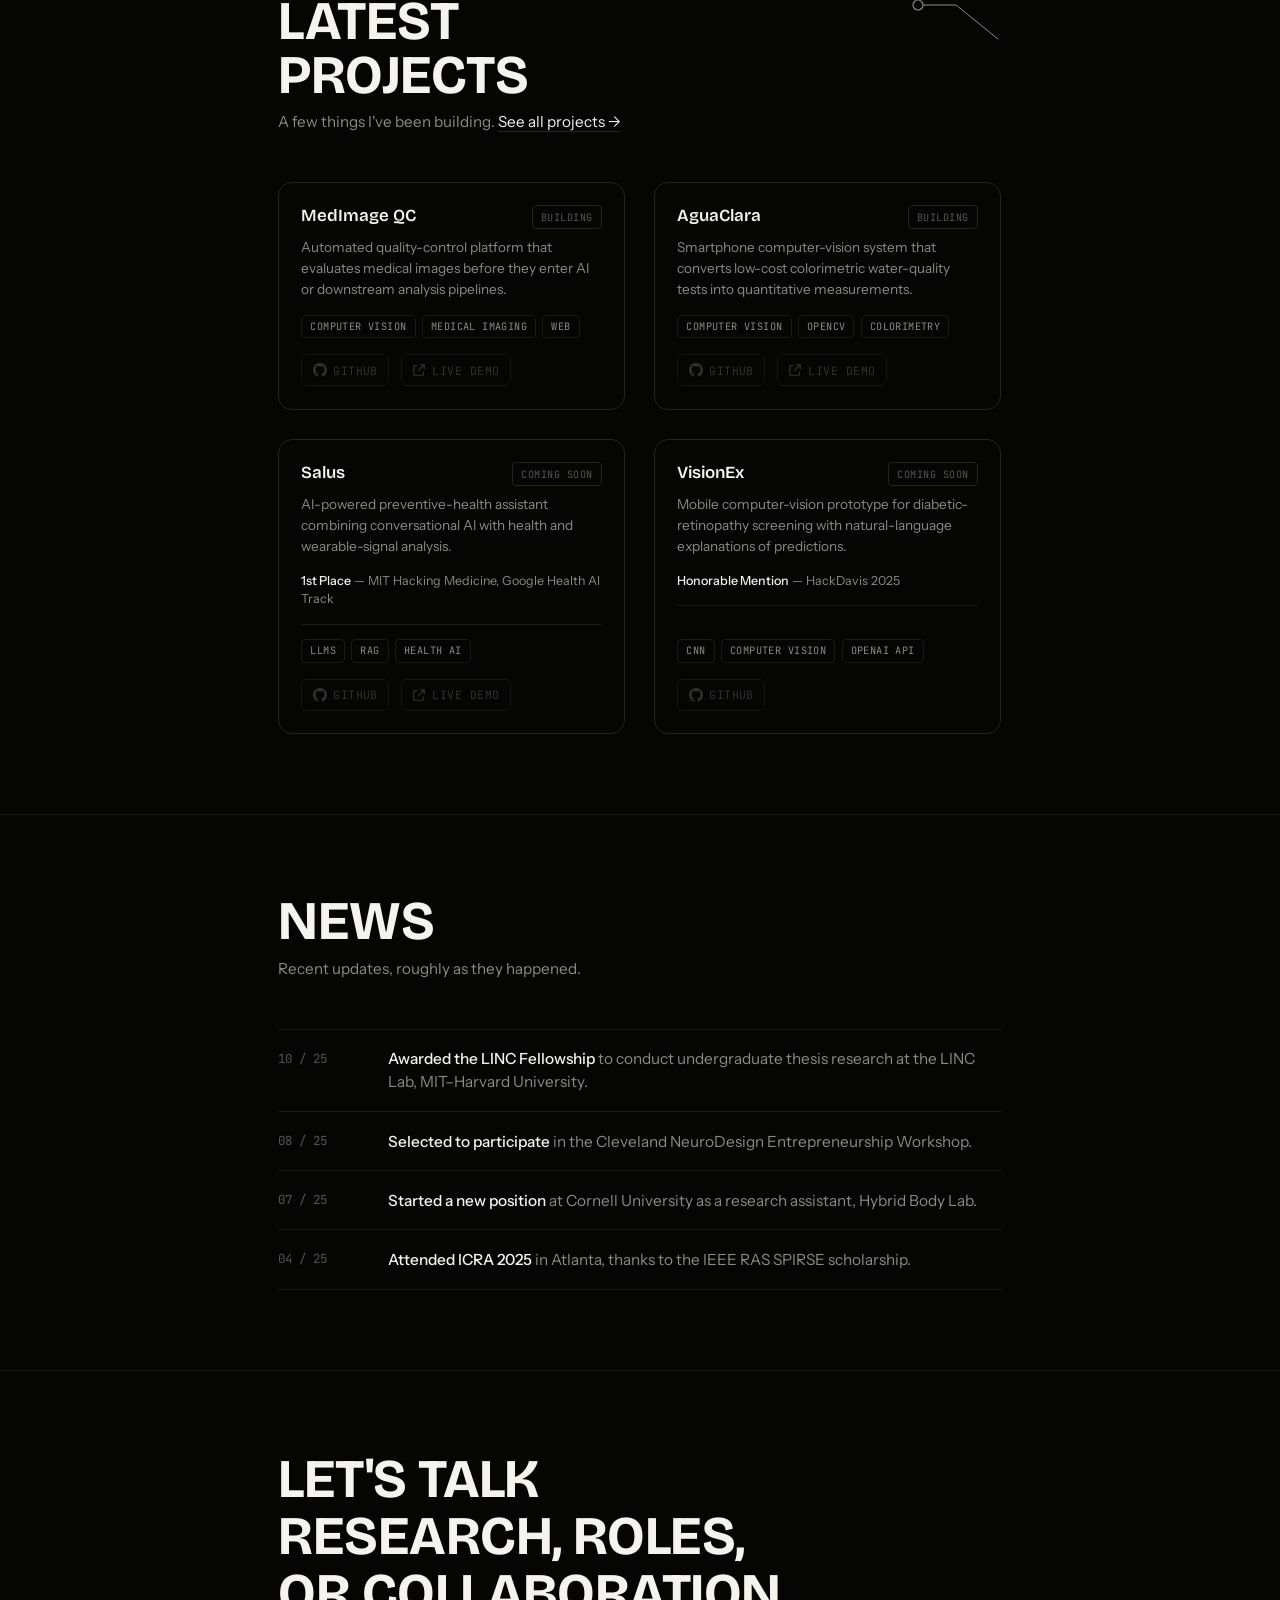
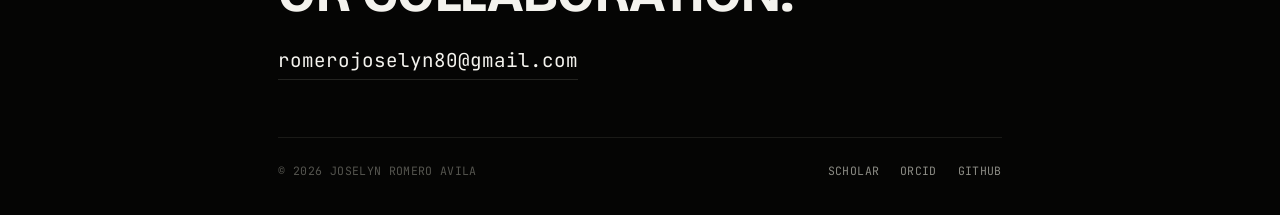
==== commit 7d09c09a: "Add files via upload" ====
--- a/index.html
+++ b/index.html
@@ -22,6 +22,7 @@
     <li><a href="index.html">About</a></li>
     <li><a href="research.html">Research</a></li>
     <li><a href="publications.html">Publications</a></li>
+    <li><a href="projects.html">Projects</a></li>
     <li><a href="awards.html">Awards</a></li>
     <li><a href="leadership.html">Leadership</a></li>
     <li><a href="files/Joselyn_Romero_Resume_.pdf" target="_blank" rel="noopener" class="nav-cv magnetic">CV ↓</a></li>
@@ -107,6 +108,115 @@
   </div>
 </section>
 
+<section class="section featured-projects" id="projects">
+  <div class="wrap">
+    <div class="section-head reveal">
+      <div class="section-head-text">
+        <h2 class="section-title">Latest<br>Projects</h2>
+        <p class="section-note">A few things I've been building. <a href="projects.html">See all projects →</a></p>
+      </div>
+      <svg class="node-doodle" viewBox="0 0 92 48" aria-hidden="true">
+        <path d="M8,10 L46,10 L88,44"/>
+        <circle cx="8" cy="10" r="5"/>
+      </svg>
+    </div>
+
+    <div class="project-grid reveal">
+
+      <div class="project">
+        <div class="project-top">
+          <div class="project-title">MedImage QC</div>
+          <span class="project-status">Building</span>
+        </div>
+        <p class="project-desc">Automated quality-control platform that evaluates medical images before they enter AI or downstream analysis pipelines.</p>
+        <div class="project-tags">
+          <span class="project-tag">Computer Vision</span>
+          <span class="project-tag">Medical Imaging</span>
+          <span class="project-tag">Web</span>
+        </div>
+        <div class="project-links">
+          <span class="project-link is-disabled">
+            <svg viewBox="0 0 16 16" fill="currentColor" aria-hidden="true"><path d="M8 0C3.58 0 0 3.58 0 8a8 8 0 0 0 5.47 7.59c.4.07.55-.17.55-.38 0-.19-.01-.82-.01-1.49-2.01.37-2.53-.49-2.69-.94-.09-.23-.48-.94-.82-1.13-.28-.15-.68-.52-.01-.53.63-.01 1.08.58 1.23.82.72 1.21 1.87.87 2.33.66.07-.52.28-.87.51-1.07-1.78-.2-3.64-.89-3.64-3.95 0-.87.31-1.59.82-2.15-.08-.2-.36-1.02.08-2.12 0 0 .67-.21 2.2.82a7.5 7.5 0 0 1 4 0c1.53-1.04 2.2-.82 2.2-.82.44 1.1.16 1.92.08 2.12.51.56.82 1.27.82 2.15 0 3.07-1.87 3.75-3.65 3.95.29.25.54.73.54 1.48 0 1.07-.01 1.93-.01 2.2 0 .21.15.46.55.38A8 8 0 0 0 16 8c0-4.42-3.58-8-8-8z"/></svg>
+            GitHub
+          </span>
+          <span class="project-link is-disabled">
+            <svg viewBox="0 0 16 16" fill="none" stroke="currentColor" stroke-width="1.4" aria-hidden="true"><path d="M6 3H3a1 1 0 0 0-1 1v9a1 1 0 0 0 1 1h9a1 1 0 0 0 1-1v-3"/><path d="M9 2h5v5"/><path d="M14 2 7 9"/></svg>
+            Live Demo
+          </span>
+        </div>
+      </div>
+
+      <div class="project">
+        <div class="project-top">
+          <div class="project-title">AguaClara</div>
+          <span class="project-status">Building</span>
+        </div>
+        <p class="project-desc">Smartphone computer-vision system that converts low-cost colorimetric water-quality tests into quantitative measurements.</p>
+        <div class="project-tags">
+          <span class="project-tag">Computer Vision</span>
+          <span class="project-tag">OpenCV</span>
+          <span class="project-tag">Colorimetry</span>
+        </div>
+        <div class="project-links">
+          <span class="project-link is-disabled">
+            <svg viewBox="0 0 16 16" fill="currentColor" aria-hidden="true"><path d="M8 0C3.58 0 0 3.58 0 8a8 8 0 0 0 5.47 7.59c.4.07.55-.17.55-.38 0-.19-.01-.82-.01-1.49-2.01.37-2.53-.49-2.69-.94-.09-.23-.48-.94-.82-1.13-.28-.15-.68-.52-.01-.53.63-.01 1.08.58 1.23.82.72 1.21 1.87.87 2.33.66.07-.52.28-.87.51-1.07-1.78-.2-3.64-.89-3.64-3.95 0-.87.31-1.59.82-2.15-.08-.2-.36-1.02.08-2.12 0 0 .67-.21 2.2.82a7.5 7.5 0 0 1 4 0c1.53-1.04 2.2-.82 2.2-.82.44 1.1.16 1.92.08 2.12.51.56.82 1.27.82 2.15 0 3.07-1.87 3.75-3.65 3.95.29.25.54.73.54 1.48 0 1.07-.01 1.93-.01 2.2 0 .21.15.46.55.38A8 8 0 0 0 16 8c0-4.42-3.58-8-8-8z"/></svg>
+            GitHub
+          </span>
+          <span class="project-link is-disabled">
+            <svg viewBox="0 0 16 16" fill="none" stroke="currentColor" stroke-width="1.4" aria-hidden="true"><path d="M6 3H3a1 1 0 0 0-1 1v9a1 1 0 0 0 1 1h9a1 1 0 0 0 1-1v-3"/><path d="M9 2h5v5"/><path d="M14 2 7 9"/></svg>
+            Live Demo
+          </span>
+        </div>
+      </div>
+
+      <div class="project">
+        <div class="project-top">
+          <div class="project-title">Salus</div>
+          <span class="project-status">Coming soon</span>
+        </div>
+        <p class="project-desc">AI-powered preventive-health assistant combining conversational AI with health and wearable-signal analysis.</p>
+        <div class="project-recognition"><strong>1st Place</strong> — MIT Hacking Medicine, Google Health AI Track</div>
+        <div class="project-tags">
+          <span class="project-tag">LLMs</span>
+          <span class="project-tag">RAG</span>
+          <span class="project-tag">Health AI</span>
+        </div>
+        <div class="project-links">
+          <span class="project-link is-disabled">
+            <svg viewBox="0 0 16 16" fill="currentColor" aria-hidden="true"><path d="M8 0C3.58 0 0 3.58 0 8a8 8 0 0 0 5.47 7.59c.4.07.55-.17.55-.38 0-.19-.01-.82-.01-1.49-2.01.37-2.53-.49-2.69-.94-.09-.23-.48-.94-.82-1.13-.28-.15-.68-.52-.01-.53.63-.01 1.08.58 1.23.82.72 1.21 1.87.87 2.33.66.07-.52.28-.87.51-1.07-1.78-.2-3.64-.89-3.64-3.95 0-.87.31-1.59.82-2.15-.08-.2-.36-1.02.08-2.12 0 0 .67-.21 2.2.82a7.5 7.5 0 0 1 4 0c1.53-1.04 2.2-.82 2.2-.82.44 1.1.16 1.92.08 2.12.51.56.82 1.27.82 2.15 0 3.07-1.87 3.75-3.65 3.95.29.25.54.73.54 1.48 0 1.07-.01 1.93-.01 2.2 0 .21.15.46.55.38A8 8 0 0 0 16 8c0-4.42-3.58-8-8-8z"/></svg>
+            GitHub
+          </span>
+          <span class="project-link is-disabled">
+            <svg viewBox="0 0 16 16" fill="none" stroke="currentColor" stroke-width="1.4" aria-hidden="true"><path d="M6 3H3a1 1 0 0 0-1 1v9a1 1 0 0 0 1 1h9a1 1 0 0 0 1-1v-3"/><path d="M9 2h5v5"/><path d="M14 2 7 9"/></svg>
+            Live Demo
+          </span>
+        </div>
+      </div>
+
+      <div class="project">
+        <div class="project-top">
+          <div class="project-title">VisionEx</div>
+          <span class="project-status">Coming soon</span>
+        </div>
+        <p class="project-desc">Mobile computer-vision prototype for diabetic-retinopathy screening with natural-language explanations of predictions.</p>
+        <div class="project-recognition"><strong>Honorable Mention</strong> — HackDavis 2025</div>
+        <div class="project-tags">
+          <span class="project-tag">CNN</span>
+          <span class="project-tag">Computer Vision</span>
+          <span class="project-tag">OpenAI API</span>
+        </div>
+        <div class="project-links">
+          <span class="project-link is-disabled">
+            <svg viewBox="0 0 16 16" fill="currentColor" aria-hidden="true"><path d="M8 0C3.58 0 0 3.58 0 8a8 8 0 0 0 5.47 7.59c.4.07.55-.17.55-.38 0-.19-.01-.82-.01-1.49-2.01.37-2.53-.49-2.69-.94-.09-.23-.48-.94-.82-1.13-.28-.15-.68-.52-.01-.53.63-.01 1.08.58 1.23.82.72 1.21 1.87.87 2.33.66.07-.52.28-.87.51-1.07-1.78-.2-3.64-.89-3.64-3.95 0-.87.31-1.59.82-2.15-.08-.2-.36-1.02.08-2.12 0 0 .67-.21 2.2.82a7.5 7.5 0 0 1 4 0c1.53-1.04 2.2-.82 2.2-.82.44 1.1.16 1.92.08 2.12.51.56.82 1.27.82 2.15 0 3.07-1.87 3.75-3.65 3.95.29.25.54.73.54 1.48 0 1.07-.01 1.93-.01 2.2 0 .21.15.46.55.38A8 8 0 0 0 16 8c0-4.42-3.58-8-8-8z"/></svg>
+            GitHub
+          </span>
+        </div>
+      </div>
+
+    </div>
+  </div>
+</section>
+
 <section class="section" id="news">
   <div class="wrap">
     <div class="section-head reveal">
--- a/styles.css
+++ b/styles.css
@@ -349,7 +349,7 @@
   transform: translateY(24px);
   transition: opacity .7s var(--ease), transform .7s var(--ease);
 }
-.reveal.is-visible{ opacity: 1; transform: translateY(0); }
+html.js .reveal.is-visible{ opacity: 1; transform: translateY(0); }
 @media (prefers-reduced-motion: reduce){
   html.js .reveal{ opacity: 1; transform: none; transition: none; }
 }
@@ -645,6 +645,18 @@
   transition: filter .3s var(--ease);
 }
 .pub:hover .pub-thumb{ filter: grayscale(0) contrast(1.05); }
+.pub-thumb-fallback{
+  width: 72px; height: 56px;
+  border-radius: 8px;
+  border: 1px solid var(--line);
+  background: var(--bg-panel);
+  display: flex;
+  align-items: center;
+  justify-content: center;
+  color: var(--fg-faint);
+}
+.pub-thumb-fallback svg{ width: 22px; height: 22px; }
+@media (max-width: 560px){ .pub-thumb-fallback{ display: none; } }
 .pub-title{
   font-family: var(--font-display);
   font-weight: 600;
@@ -795,6 +807,113 @@
   color: var(--fg-dim);
 }
 .callout strong{ color: var(--fg); }
+
+/* ============================================================
+   Projects
+   ============================================================ */
+.project-grid{
+  display: grid;
+  grid-template-columns: repeat(auto-fit, minmax(280px,1fr));
+  gap: clamp(1.2rem,3vw,1.8rem);
+}
+.project-grid.is-compact{ grid-template-columns: repeat(auto-fit, minmax(240px,1fr)); }
+.project{
+  border: 1px solid var(--line);
+  border-radius: 14px;
+  padding: clamp(1.1rem,2.4vw,1.4rem);
+  display: flex;
+  flex-direction: column;
+  transition: border-color .3s var(--ease), transform .12s linear;
+  transform-style: preserve-3d;
+  will-change: transform;
+}
+.project:hover{ border-color: var(--fg-dim); }
+.project-top{ display: flex; align-items: flex-start; justify-content: space-between; gap: .8rem; margin-bottom: .5rem; }
+.project-title{
+  font-family: var(--font-display);
+  font-weight: 600;
+  font-size: 1.06rem;
+  line-height: 1.3;
+}
+.project-status{
+  align-self: flex-start;
+  font-family: var(--font-mono);
+  font-size: .64rem;
+  text-transform: uppercase;
+  letter-spacing: .05em;
+  color: var(--fg-faint);
+  border: 1px solid var(--line);
+  padding: .2rem .5rem;
+  border-radius: 4px;
+  white-space: nowrap;
+}
+.project-desc{ font-size: .85rem; color: var(--fg-dim); line-height: 1.55; margin-bottom: .9rem; }
+.project-recognition{
+  font-size: .78rem;
+  color: var(--fg-dim);
+  margin-bottom: .9rem;
+  padding-bottom: .9rem;
+  border-bottom: 1px solid var(--line-soft);
+}
+.project-recognition strong{ color: var(--fg); font-weight: 500; }
+.project-tags{ display: flex; flex-wrap: wrap; gap: .4rem; margin-top: auto; margin-bottom: 1rem; }
+.project-tag{
+  font-family: var(--font-mono);
+  font-size: .64rem;
+  text-transform: uppercase;
+  letter-spacing: .04em;
+  color: var(--fg-dim);
+  border: 1px solid var(--line-soft);
+  padding: .2rem .5rem;
+  border-radius: 4px;
+}
+.project-links{ display: flex; gap: .7rem; }
+.project-link{
+  display: inline-flex;
+  align-items: center;
+  gap: .4rem;
+  font-family: var(--font-mono);
+  font-size: .72rem;
+  text-transform: uppercase;
+  letter-spacing: .04em;
+  color: var(--fg);
+  border: 1px solid var(--line);
+  border-radius: 6px;
+  padding: .4rem .65rem;
+  transition: border-color .25s, background .25s, color .25s;
+}
+.project-link svg{ width: 14px; height: 14px; flex-shrink: 0; }
+.project-link:hover{ background: var(--fg); color: var(--invert-fg); border-color: var(--fg); }
+.project-link.is-disabled{
+  color: var(--fg-faint);
+  pointer-events: none;
+  opacity: .55;
+}
+.project-link.is-disabled:hover{ background: none; }
+
+/* Featured strip on the home page */
+.featured-projects .section-note a{ color: var(--fg); border-bottom: 1px solid var(--line); }
+.featured-projects .section-note a:hover{ border-color: var(--fg); }
+
+/* Category grouping on the full projects page, reuses .group/.group-title */
+.project-jump{
+  display: flex;
+  flex-wrap: wrap;
+  gap: .6rem;
+  margin: 1.6rem 0 clamp(2.2rem,5vw,3.4rem);
+}
+.project-jump a{
+  font-family: var(--font-mono);
+  font-size: .72rem;
+  text-transform: uppercase;
+  letter-spacing: .04em;
+  color: var(--fg-dim);
+  border: 1px solid var(--line);
+  border-radius: 999px;
+  padding: .4rem .9rem;
+  transition: all .25s var(--ease);
+}
+.project-jump a:hover{ background: var(--invert-bg); color: var(--invert-fg); border-color: var(--invert-bg); }
 
 /* ============================================================
    Footer
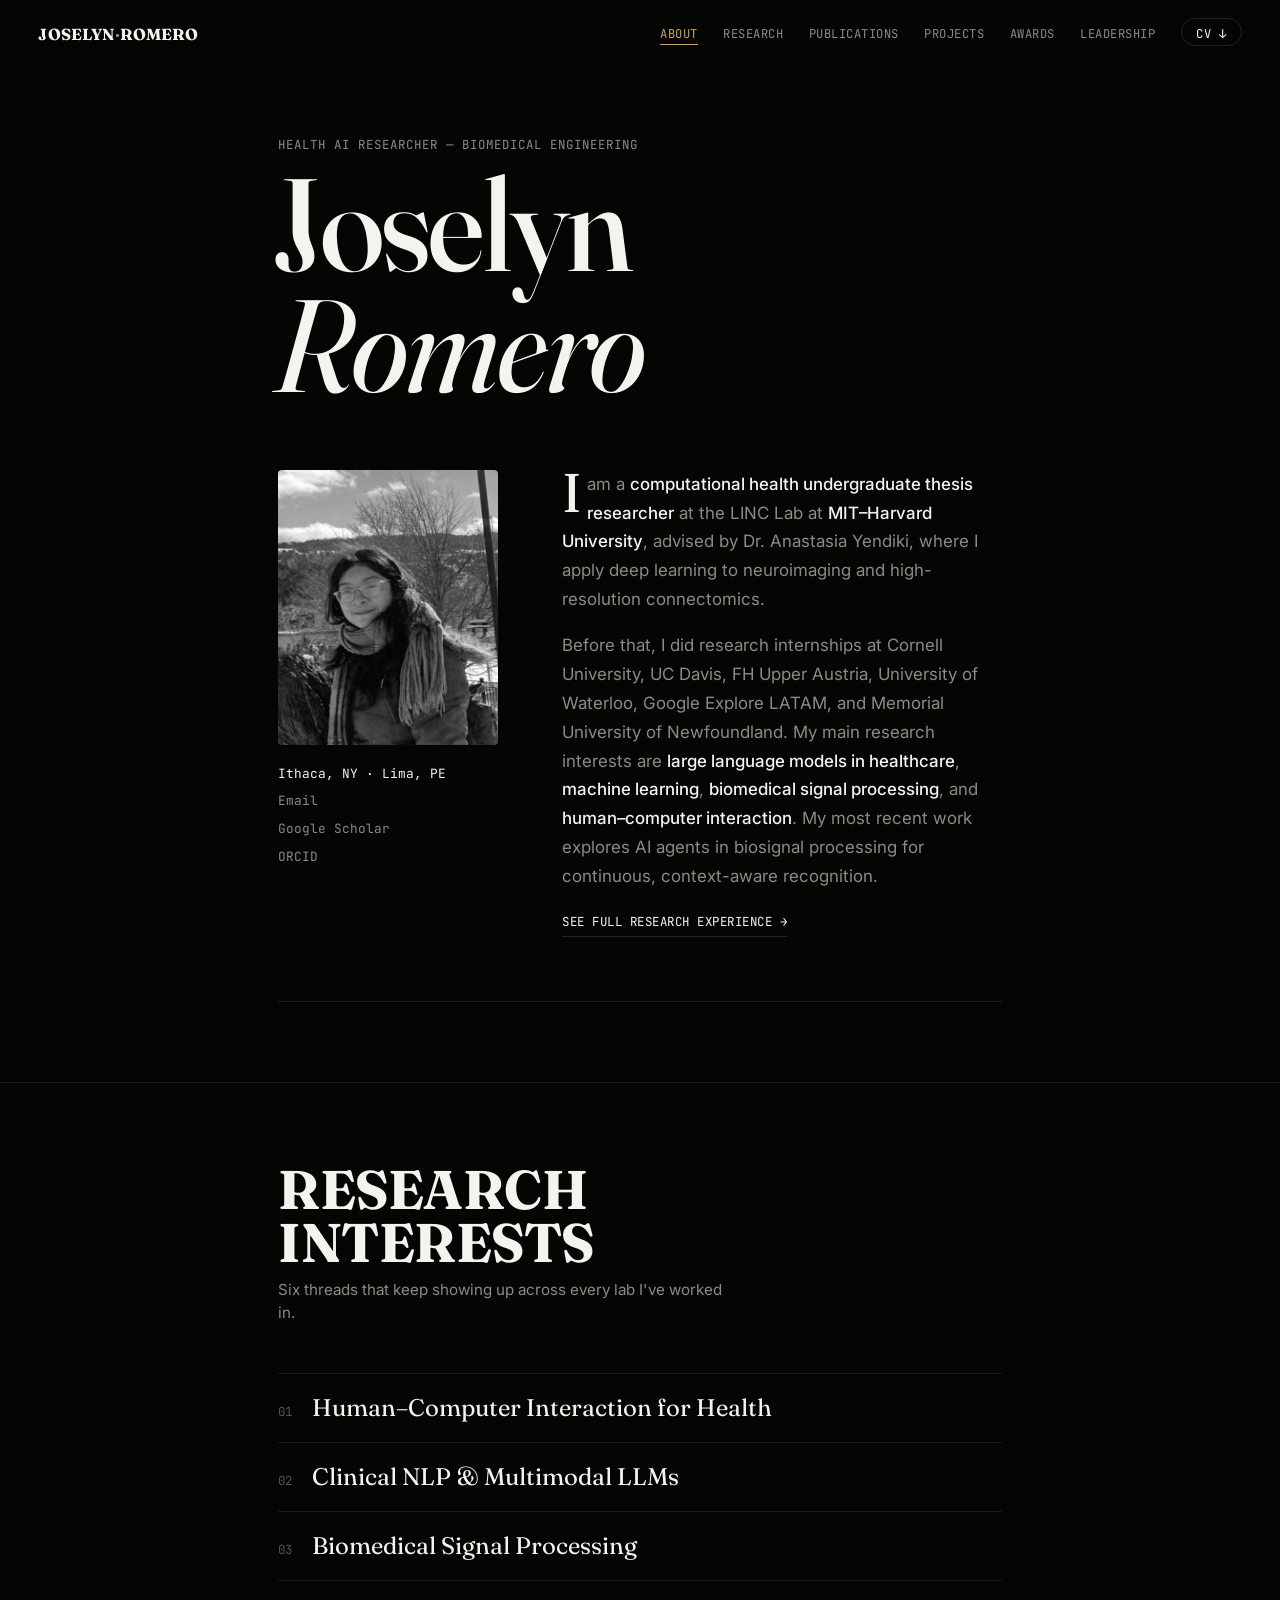
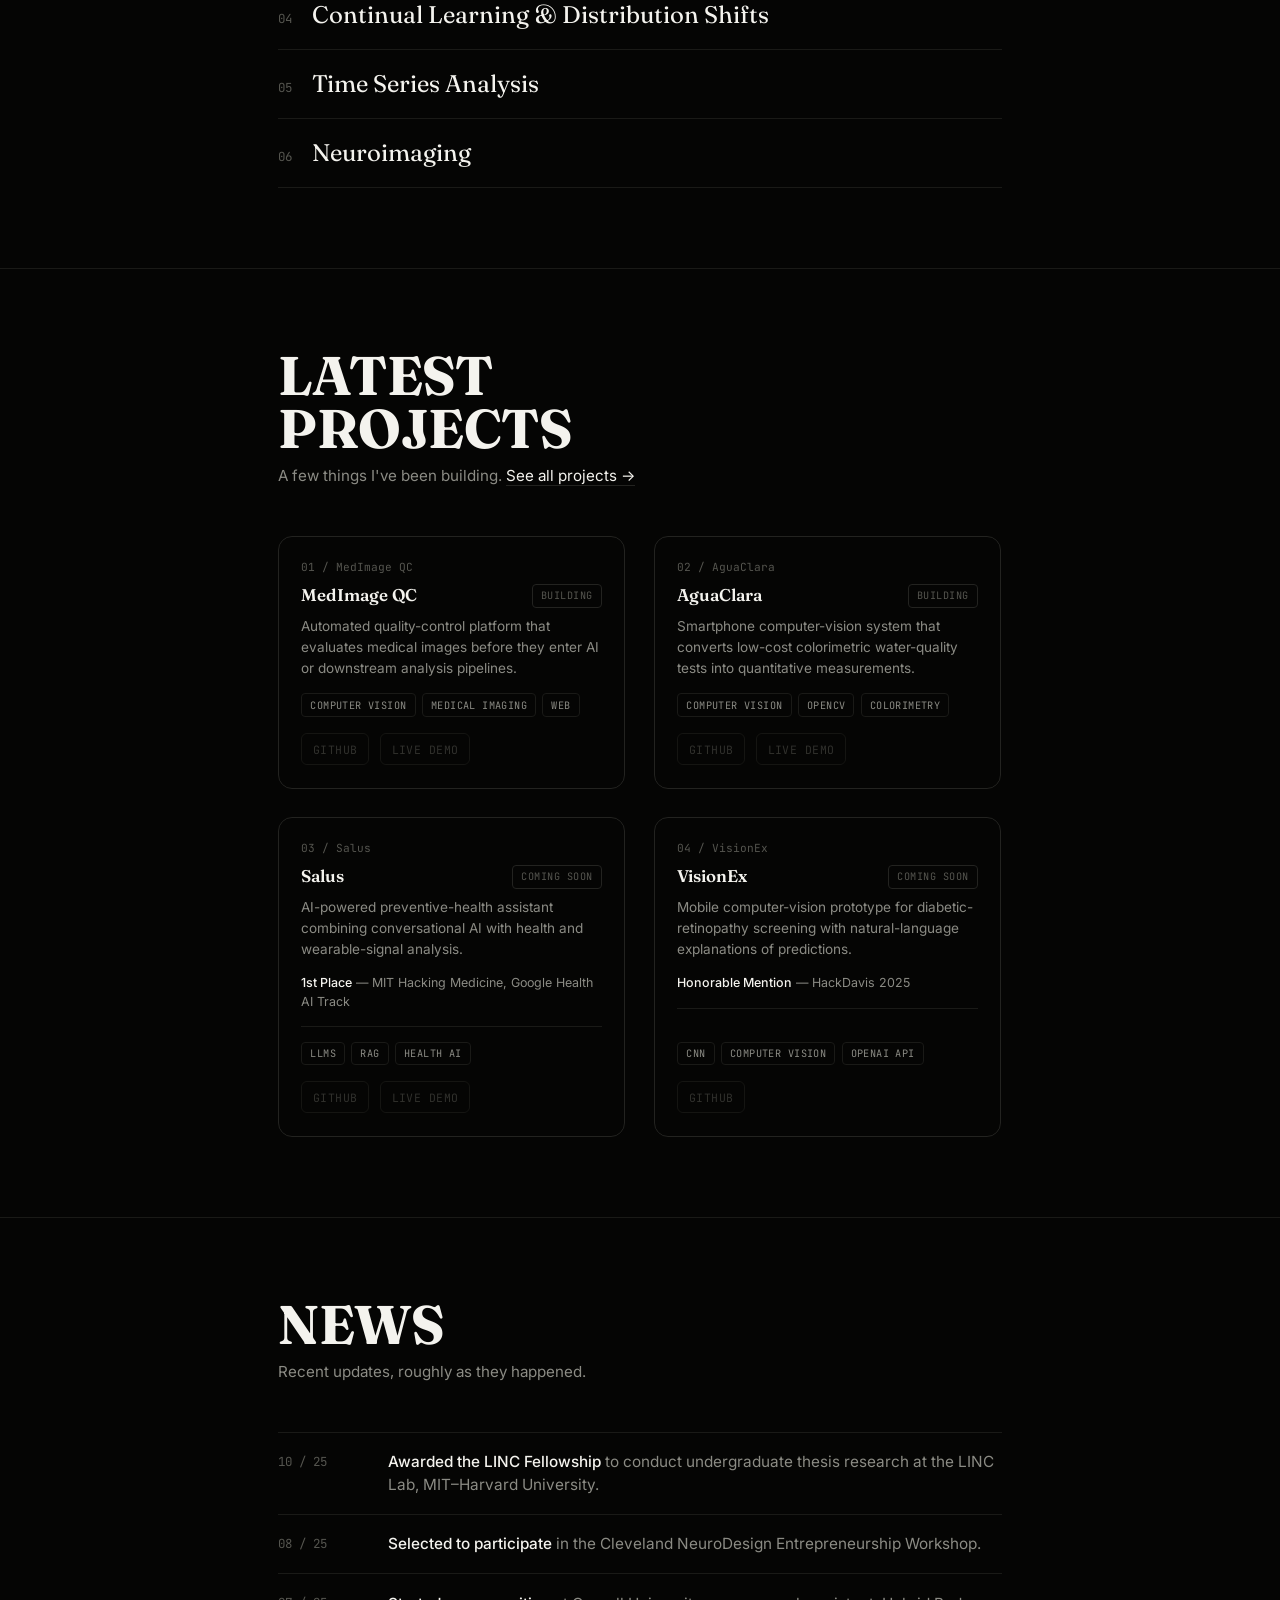
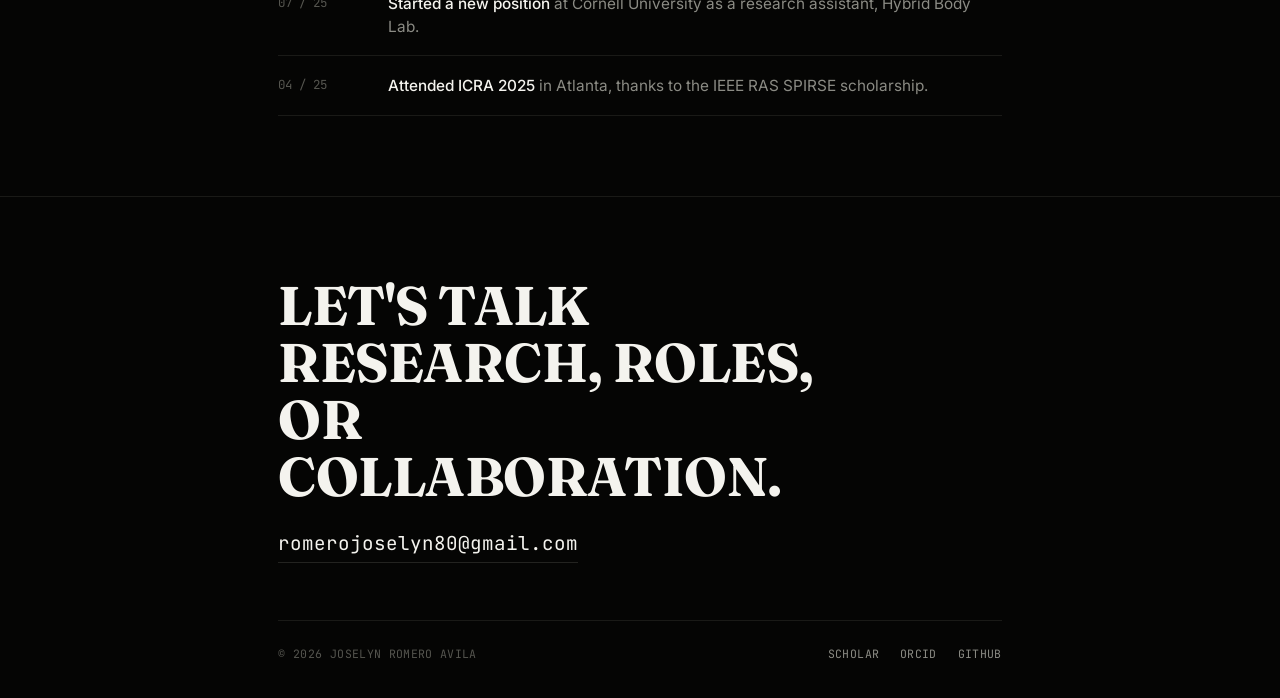
==== commit f95d799b: "Add files via upload" ====
--- a/index.html
+++ b/index.html
@@ -11,42 +11,39 @@
 </head>
 <body>
 
-<div class="grain"></div>
-
 <nav class="site-nav">
   <a href="index.html" class="nav-mark">JOSELYN<span>·</span>ROMERO</a>
   <button class="nav-burger" aria-label="Toggle menu" aria-expanded="false">
     <span></span><span></span><span></span>
   </button>
   <ul class="nav-links">
-    <li><a href="index.html">About</a></li>
+    <li><a href="index.html" class="is-active">About</a></li>
     <li><a href="research.html">Research</a></li>
     <li><a href="publications.html">Publications</a></li>
     <li><a href="projects.html">Projects</a></li>
     <li><a href="awards.html">Awards</a></li>
     <li><a href="leadership.html">Leadership</a></li>
-    <li><a href="files/Joselyn_Romero_Resume_.pdf" target="_blank" rel="noopener" class="nav-cv magnetic">CV ↓</a></li>
+    <li><a href="files/Joselyn_Romero_Resume_.pdf" target="_blank" rel="noopener" class="nav-cv">CV ↓</a></li>
   </ul>
 </nav>
 
-<section class="section first" id="about">
-  <div class="wrap">
-    <div class="section-head reveal">
-      <div class="section-head-text">
-        <span class="eyebrow">Health AI Researcher — Biomedical Engineering</span>
-        <h1 class="section-title">About</h1>
-      </div>
-      <svg class="node-doodle" viewBox="0 0 92 48" aria-hidden="true">
-        <path d="M8,10 L46,10 L88,44"/>
-        <circle cx="8" cy="10" r="5"/>
-      </svg>
-    </div>
-    <div class="bio">
-      <div>
-        <div class="bio-photo"><img src="images/photo1.png" alt="Joselyn Romero"></div>
-        <span class="eyebrow">01 — Background</span>
-      </div>
-      <div>
+<section class="section first hero-editorial" id="about">
+  <div class="wrap">
+
+    <span class="hero-kicker">Health AI Researcher — Biomedical Engineering</span>
+    <h1 class="hero-name">Joselyn<br><em>Romero</em></h1>
+
+    <div class="hero-grid reveal">
+      <div class="hero-side">
+        <div class="hero-photo"><img src="images/photo1.png" alt="Joselyn Romero"></div>
+        <div class="hero-links">
+          <span>Ithaca, NY · Lima, PE</span>
+          <a href="mailto:romerojoselyn80@gmail.com">Email</a>
+          <a href="https://scholar.google.com/citations?hl=es&user=W59Q7i4AAAAJ" target="_blank" rel="noopener">Google Scholar</a>
+          <a href="http://orcid.org/yourorcidurl" target="_blank" rel="noopener">ORCID</a>
+        </div>
+      </div>
+      <div class="hero-copy">
         <p>
           I am a <strong>computational health undergraduate thesis researcher</strong> at the LINC Lab
           at <strong>MIT–Harvard University</strong>, advised by Dr. Anastasia Yendiki, where I apply deep
@@ -60,26 +57,12 @@
           <strong>human–computer interaction</strong>. My most recent work explores AI agents in
           biosignal processing for continuous, context-aware recognition.
         </p>
-        <p><a href="research.html" class="text-btn magnetic">See full research experience →</a></p>
-        <div class="bio-meta">
-          <span>Ithaca, NY · Lima, PE</span>
-          <a href="mailto:romerojoselyn80@gmail.com">Email</a>
-          <a href="https://scholar.google.com/citations?hl=es&user=W59Q7i4AAAAJ" target="_blank" rel="noopener">Google Scholar</a>
-          <a href="http://orcid.org/yourorcidurl" target="_blank" rel="noopener">ORCID</a>
-        </div>
-      </div>
-    </div>
-  </div>
-</section>
-
-<div class="wrap">
-  <div class="waveform reveal" aria-hidden="true">
-    <svg viewBox="0 0 1200 150" preserveAspectRatio="none">
-      <path d="M0,110 C20,110 30,108 40,102 C50,96 55,30 72,22 C85,16 80,70 98,88 C110,100 108,68 128,64 C145,61 140,118 158,132 C172,142 180,118 200,112 C230,104 260,110 300,110 C320,110 330,108 340,102 C350,96 355,30 372,22 C385,16 380,70 398,88 C410,100 408,68 428,64 C445,61 440,118 458,132 C472,142 480,118 500,112 C530,104 560,110 600,110 C620,110 630,108 640,102 C650,96 655,30 672,22 C685,16 680,70 698,88 C710,100 708,68 728,64 C745,61 740,118 758,132 C772,142 780,118 800,112 C830,104 860,110 900,110 C920,110 930,108 940,102 C950,96 955,30 972,22 C985,16 980,70 998,88 C1010,100 1008,68 1028,64 C1045,61 1040,118 1058,132 C1072,142 1080,118 1100,112 C1130,104 1160,110 1200,110"/>
-      <circle class="pulse" r="4"/>
-    </svg>
-  </div>
-</div>
+        <a href="research.html" class="text-btn">See full research experience →</a>
+      </div>
+    </div>
+
+  </div>
+</section>
 
 <section class="section" id="interests">
   <div class="wrap">
@@ -89,21 +72,13 @@
         <p class="section-note">Six threads that keep showing up across every lab I've worked in.</p>
       </div>
     </div>
-    <div class="marquee reveal">
-      <div class="marquee-track">
-        <span class="pill">Human–Computer Interaction for Health</span>
-        <span class="pill">Clinical NLP &amp; Multimodal LLMs</span>
-        <span class="pill">Biomedical Signal Processing</span>
-        <span class="pill">Continual Learning &amp; Distribution Shifts</span>
-        <span class="pill">Time Series Analysis</span>
-        <span class="pill">Neuroimaging</span>
-        <span class="pill" aria-hidden="true">Human–Computer Interaction for Health</span>
-        <span class="pill" aria-hidden="true">Clinical NLP &amp; Multimodal LLMs</span>
-        <span class="pill" aria-hidden="true">Biomedical Signal Processing</span>
-        <span class="pill" aria-hidden="true">Continual Learning &amp; Distribution Shifts</span>
-        <span class="pill" aria-hidden="true">Time Series Analysis</span>
-        <span class="pill" aria-hidden="true">Neuroimaging</span>
-      </div>
+    <div class="interest-list reveal">
+      <div class="interest-row"><span class="interest-num">01</span><span class="interest-name">Human–Computer Interaction for Health</span></div>
+      <div class="interest-row"><span class="interest-num">02</span><span class="interest-name">Clinical NLP &amp; Multimodal LLMs</span></div>
+      <div class="interest-row"><span class="interest-num">03</span><span class="interest-name">Biomedical Signal Processing</span></div>
+      <div class="interest-row"><span class="interest-num">04</span><span class="interest-name">Continual Learning &amp; Distribution Shifts</span></div>
+      <div class="interest-row"><span class="interest-num">05</span><span class="interest-name">Time Series Analysis</span></div>
+      <div class="interest-row"><span class="interest-num">06</span><span class="interest-name">Neuroimaging</span></div>
     </div>
   </div>
 </section>
@@ -115,15 +90,12 @@
         <h2 class="section-title">Latest<br>Projects</h2>
         <p class="section-note">A few things I've been building. <a href="projects.html">See all projects →</a></p>
       </div>
-      <svg class="node-doodle" viewBox="0 0 92 48" aria-hidden="true">
-        <path d="M8,10 L46,10 L88,44"/>
-        <circle cx="8" cy="10" r="5"/>
-      </svg>
     </div>
 
     <div class="project-grid reveal">
 
       <div class="project">
+        <span class="project-index">01 / MedImage QC</span>
         <div class="project-top">
           <div class="project-title">MedImage QC</div>
           <span class="project-status">Building</span>
@@ -135,18 +107,13 @@
           <span class="project-tag">Web</span>
         </div>
         <div class="project-links">
-          <span class="project-link is-disabled">
-            <svg viewBox="0 0 16 16" fill="currentColor" aria-hidden="true"><path d="M8 0C3.58 0 0 3.58 0 8a8 8 0 0 0 5.47 7.59c.4.07.55-.17.55-.38 0-.19-.01-.82-.01-1.49-2.01.37-2.53-.49-2.69-.94-.09-.23-.48-.94-.82-1.13-.28-.15-.68-.52-.01-.53.63-.01 1.08.58 1.23.82.72 1.21 1.87.87 2.33.66.07-.52.28-.87.51-1.07-1.78-.2-3.64-.89-3.64-3.95 0-.87.31-1.59.82-2.15-.08-.2-.36-1.02.08-2.12 0 0 .67-.21 2.2.82a7.5 7.5 0 0 1 4 0c1.53-1.04 2.2-.82 2.2-.82.44 1.1.16 1.92.08 2.12.51.56.82 1.27.82 2.15 0 3.07-1.87 3.75-3.65 3.95.29.25.54.73.54 1.48 0 1.07-.01 1.93-.01 2.2 0 .21.15.46.55.38A8 8 0 0 0 16 8c0-4.42-3.58-8-8-8z"/></svg>
-            GitHub
-          </span>
-          <span class="project-link is-disabled">
-            <svg viewBox="0 0 16 16" fill="none" stroke="currentColor" stroke-width="1.4" aria-hidden="true"><path d="M6 3H3a1 1 0 0 0-1 1v9a1 1 0 0 0 1 1h9a1 1 0 0 0 1-1v-3"/><path d="M9 2h5v5"/><path d="M14 2 7 9"/></svg>
-            Live Demo
-          </span>
-        </div>
-      </div>
-
-      <div class="project">
+          <span class="project-link is-disabled">GitHub</span>
+          <span class="project-link is-disabled">Live Demo</span>
+        </div>
+      </div>
+
+      <div class="project">
+        <span class="project-index">02 / AguaClara</span>
         <div class="project-top">
           <div class="project-title">AguaClara</div>
           <span class="project-status">Building</span>
@@ -158,18 +125,13 @@
           <span class="project-tag">Colorimetry</span>
         </div>
         <div class="project-links">
-          <span class="project-link is-disabled">
-            <svg viewBox="0 0 16 16" fill="currentColor" aria-hidden="true"><path d="M8 0C3.58 0 0 3.58 0 8a8 8 0 0 0 5.47 7.59c.4.07.55-.17.55-.38 0-.19-.01-.82-.01-1.49-2.01.37-2.53-.49-2.69-.94-.09-.23-.48-.94-.82-1.13-.28-.15-.68-.52-.01-.53.63-.01 1.08.58 1.23.82.72 1.21 1.87.87 2.33.66.07-.52.28-.87.51-1.07-1.78-.2-3.64-.89-3.64-3.95 0-.87.31-1.59.82-2.15-.08-.2-.36-1.02.08-2.12 0 0 .67-.21 2.2.82a7.5 7.5 0 0 1 4 0c1.53-1.04 2.2-.82 2.2-.82.44 1.1.16 1.92.08 2.12.51.56.82 1.27.82 2.15 0 3.07-1.87 3.75-3.65 3.95.29.25.54.73.54 1.48 0 1.07-.01 1.93-.01 2.2 0 .21.15.46.55.38A8 8 0 0 0 16 8c0-4.42-3.58-8-8-8z"/></svg>
-            GitHub
-          </span>
-          <span class="project-link is-disabled">
-            <svg viewBox="0 0 16 16" fill="none" stroke="currentColor" stroke-width="1.4" aria-hidden="true"><path d="M6 3H3a1 1 0 0 0-1 1v9a1 1 0 0 0 1 1h9a1 1 0 0 0 1-1v-3"/><path d="M9 2h5v5"/><path d="M14 2 7 9"/></svg>
-            Live Demo
-          </span>
-        </div>
-      </div>
-
-      <div class="project">
+          <span class="project-link is-disabled">GitHub</span>
+          <span class="project-link is-disabled">Live Demo</span>
+        </div>
+      </div>
+
+      <div class="project">
+        <span class="project-index">03 / Salus</span>
         <div class="project-top">
           <div class="project-title">Salus</div>
           <span class="project-status">Coming soon</span>
@@ -182,18 +144,13 @@
           <span class="project-tag">Health AI</span>
         </div>
         <div class="project-links">
-          <span class="project-link is-disabled">
-            <svg viewBox="0 0 16 16" fill="currentColor" aria-hidden="true"><path d="M8 0C3.58 0 0 3.58 0 8a8 8 0 0 0 5.47 7.59c.4.07.55-.17.55-.38 0-.19-.01-.82-.01-1.49-2.01.37-2.53-.49-2.69-.94-.09-.23-.48-.94-.82-1.13-.28-.15-.68-.52-.01-.53.63-.01 1.08.58 1.23.82.72 1.21 1.87.87 2.33.66.07-.52.28-.87.51-1.07-1.78-.2-3.64-.89-3.64-3.95 0-.87.31-1.59.82-2.15-.08-.2-.36-1.02.08-2.12 0 0 .67-.21 2.2.82a7.5 7.5 0 0 1 4 0c1.53-1.04 2.2-.82 2.2-.82.44 1.1.16 1.92.08 2.12.51.56.82 1.27.82 2.15 0 3.07-1.87 3.75-3.65 3.95.29.25.54.73.54 1.48 0 1.07-.01 1.93-.01 2.2 0 .21.15.46.55.38A8 8 0 0 0 16 8c0-4.42-3.58-8-8-8z"/></svg>
-            GitHub
-          </span>
-          <span class="project-link is-disabled">
-            <svg viewBox="0 0 16 16" fill="none" stroke="currentColor" stroke-width="1.4" aria-hidden="true"><path d="M6 3H3a1 1 0 0 0-1 1v9a1 1 0 0 0 1 1h9a1 1 0 0 0 1-1v-3"/><path d="M9 2h5v5"/><path d="M14 2 7 9"/></svg>
-            Live Demo
-          </span>
-        </div>
-      </div>
-
-      <div class="project">
+          <span class="project-link is-disabled">GitHub</span>
+          <span class="project-link is-disabled">Live Demo</span>
+        </div>
+      </div>
+
+      <div class="project">
+        <span class="project-index">04 / VisionEx</span>
         <div class="project-top">
           <div class="project-title">VisionEx</div>
           <span class="project-status">Coming soon</span>
@@ -206,10 +163,7 @@
           <span class="project-tag">OpenAI API</span>
         </div>
         <div class="project-links">
-          <span class="project-link is-disabled">
-            <svg viewBox="0 0 16 16" fill="currentColor" aria-hidden="true"><path d="M8 0C3.58 0 0 3.58 0 8a8 8 0 0 0 5.47 7.59c.4.07.55-.17.55-.38 0-.19-.01-.82-.01-1.49-2.01.37-2.53-.49-2.69-.94-.09-.23-.48-.94-.82-1.13-.28-.15-.68-.52-.01-.53.63-.01 1.08.58 1.23.82.72 1.21 1.87.87 2.33.66.07-.52.28-.87.51-1.07-1.78-.2-3.64-.89-3.64-3.95 0-.87.31-1.59.82-2.15-.08-.2-.36-1.02.08-2.12 0 0 .67-.21 2.2.82a7.5 7.5 0 0 1 4 0c1.53-1.04 2.2-.82 2.2-.82.44 1.1.16 1.92.08 2.12.51.56.82 1.27.82 2.15 0 3.07-1.87 3.75-3.65 3.95.29.25.54.73.54 1.48 0 1.07-.01 1.93-.01 2.2 0 .21.15.46.55.38A8 8 0 0 0 16 8c0-4.42-3.58-8-8-8z"/></svg>
-            GitHub
-          </span>
+          <span class="project-link is-disabled">GitHub</span>
         </div>
       </div>
 
@@ -249,7 +203,7 @@
 <footer class="site-footer">
   <div class="wrap">
     <h2 class="footer-cta reveal">Let's talk research, roles, or collaboration.</h2>
-    <a href="mailto:romerojoselyn80@gmail.com" class="footer-email magnetic reveal">romerojoselyn80@gmail.com</a>
+    <a href="mailto:romerojoselyn80@gmail.com" class="footer-email reveal">romerojoselyn80@gmail.com</a>
     <div class="footer-bottom">
       <span>© 2026 Joselyn Romero Avila</span>
       <div class="footer-socials">
--- a/styles.css
+++ b/styles.css
@@ -3,7 +3,7 @@
    Design tokens
    ============================================================ */
 
-@import url('https://fonts.googleapis.com/css2?family=Bricolage+Grotesque:opsz,wght@12..96,200..800&family=Instrument+Sans:ital,wght@0,400..700;1,400..700&family=JetBrains+Mono:wght@400..600&display=swap');
+@import url('https://fonts.googleapis.com/css2?family=Fraunces:ital,opsz,wght@0,9..144,300..700;1,9..144,300..700&family=Inter:ital,wght@0,400..600;1,400..600&family=JetBrains+Mono:wght@400..500&display=swap');
 
 :root{
   --bg:        #050504;
@@ -15,9 +15,12 @@
   --line-soft: #1a1a17;
   --invert-bg: #f4f3ee;
   --invert-fg: #050504;
-
-  --font-display: 'Bricolage Grotesque', system-ui, sans-serif;
-  --font-body:    'Instrument Sans', system-ui, sans-serif;
+  --accent:     #c9a15a;
+  --accent-dim: #8a763f;
+  --accent-fg:  #050504;
+
+  --font-display: 'Fraunces', Georgia, serif;
+  --font-body:    'Inter', system-ui, sans-serif;
   --font-mono:    'JetBrains Mono', ui-monospace, monospace;
 
   --wrap: 800px;
@@ -74,45 +77,9 @@
   color: var(--fg-dim);
 }
 
-/* ============================================================
-   Noise / grain overlay — cheap ambient texture
-   ============================================================ */
-.grain{
-  pointer-events: none;
-  position: fixed;
-  inset: 0;
-  z-index: 999;
-  opacity: .035;
-  mix-blend-mode: overlay;
-  background-image: url("data:image/svg+xml,%3Csvg xmlns='http://www.w3.org/2000/svg' width='120' height='120'%3E%3Cfilter id='n'%3E%3CfeTurbulence type='fractalNoise' baseFrequency='0.9' numOctaves='2' stitchTiles='stitch'/%3E%3C/filter%3E%3Crect width='100%25' height='100%25' filter='url(%23n)'/%3E%3C/svg%3E");
-}
-
-/* ============================================================
-   Custom cursor — subtle ring, desktop pointer devices only
-   ============================================================ */
-.cursor-ring{
-  position: fixed;
-  top: 0; left: 0;
-  width: 26px; height: 26px;
-  margin: -13px 0 0 -13px;
-  border: 1px solid var(--fg);
-  border-radius: 50%;
-  pointer-events: none;
-  z-index: 2000;
-  opacity: 0;
-  transform: translate(-100px,-100px) scale(1);
-  transition: opacity .3s var(--ease), transform .12s linear, width .25s var(--ease), height .25s var(--ease), margin .25s var(--ease);
-  mix-blend-mode: difference;
-}
-.cursor-ring.is-active{ opacity: .8; }
-.cursor-ring.is-hovering{
-  width: 46px; height: 46px;
-  margin: -23px 0 0 -23px;
-  background: var(--fg);
-}
-@media (hover: none), (pointer: coarse), (prefers-reduced-motion: reduce){
-  .cursor-ring{ display: none; }
-}
+/* v2: grain overlay and custom cursor removed for a plainer,
+   less "effect-heavy" editorial feel. */
+
 
 /* ============================================================
    Top navigation
@@ -167,8 +134,8 @@
 .nav-links a:focus-visible{ color: var(--fg); }
 .nav-links a:hover::after,
 .nav-links a:focus-visible::after{ transform: scaleX(1); }
-.nav-links a.is-active{ color: var(--fg); }
-.nav-links a.is-active::after{ transform: scaleX(1); }
+.nav-links a.is-active{ color: var(--accent); }
+.nav-links a.is-active::after{ transform: scaleX(1); background: var(--accent); }
 
 .nav-cv{
   border: 1px solid var(--line) !important;
@@ -537,8 +504,8 @@
 .lab-toggle::before{ left: 8px; right: 8px; top: 50%; height: 1px; transform: translateY(-50%); }
 .lab-toggle::after{ top: 8px; bottom: 8px; left: 50%; width: 1px; transform: translateX(-50%); }
 .lab.is-open .lab-toggle::after{ transform: translateX(-50%) rotate(90deg); opacity: 0; }
-.lab.is-open .lab-toggle{ border-color: var(--fg); transform: rotate(180deg); }
-.lab-row:hover .lab-toggle{ border-color: var(--fg); }
+.lab.is-open .lab-toggle{ border-color: var(--accent); transform: rotate(180deg); }
+.lab-row:hover .lab-toggle{ border-color: var(--accent); }
 .lab-row:hover .lab-name{ color: var(--fg); }
 
 .lab-panel{
@@ -773,6 +740,115 @@
   padding: .2rem .55rem;
   border-radius: 4px;
 }
+.award-tag.is-flagship{ background: var(--accent); color: var(--accent-fg); }
+
+/* ============================================================
+   Year accordion — used by Awards and Leadership to collapse
+   long lists behind a per-year toggle, mirroring .lab on Research.
+   ============================================================ */
+.year-list{ display: flex; flex-direction: column; }
+.year-block{ border-bottom: 1px solid var(--line-soft); }
+.year-block:first-child{ border-top: 1px solid var(--line-soft); }
+.year-row{
+  width: 100%;
+  display: grid;
+  grid-template-columns: 90px 1fr auto;
+  align-items: center;
+  gap: clamp(.8rem, 3vw, 1.4rem);
+  padding: clamp(1.1rem, 3vw, 1.6rem) 0;
+  background: none;
+  border: none;
+  color: inherit;
+  text-align: left;
+  cursor: pointer;
+  font-family: inherit;
+}
+.year-num{
+  font-family: var(--font-display);
+  font-weight: 700;
+  font-size: clamp(1.3rem, 3.2vw, 1.7rem);
+  letter-spacing: -.01em;
+}
+.year-count{
+  font-family: var(--font-mono);
+  font-size: .78rem;
+  color: var(--fg-dim);
+}
+.year-toggle{
+  width: 28px; height: 28px;
+  border: 1px solid var(--line);
+  border-radius: 50%;
+  position: relative;
+  flex-shrink: 0;
+  transition: transform .35s var(--ease), border-color .25s;
+}
+.year-toggle::before,
+.year-toggle::after{
+  content: "";
+  position: absolute;
+  background: var(--fg-dim);
+  transition: transform .3s var(--ease), background .25s;
+}
+.year-toggle::before{ left: 8px; right: 8px; top: 50%; height: 1px; transform: translateY(-50%); }
+.year-toggle::after{ top: 8px; bottom: 8px; left: 50%; width: 1px; transform: translateX(-50%); }
+.year-block.is-open .year-toggle::after{ transform: translateX(-50%) rotate(90deg); opacity: 0; }
+.year-block.is-open .year-toggle{ border-color: var(--accent); transform: rotate(180deg); }
+.year-row:hover .year-toggle{ border-color: var(--accent); }
+.year-row:hover .year-num{ color: var(--accent); }
+
+.year-panel{
+  display: grid;
+  grid-template-rows: 0fr;
+  transition: grid-template-rows .5s var(--ease);
+}
+.year-block.is-open .year-panel{ grid-template-rows: 1fr; }
+.year-panel-inner{ overflow: hidden; }
+.year-body{ padding: 0 0 clamp(1.6rem,3.4vw,2.2rem); }
+
+/* Collage strip — optional row of small photos between years,
+   for programs with several group photos. Hover/focus reveals
+   the caption; falls back to a persistent caption on touch. */
+.collage-strip{
+  display: flex;
+  gap: .6rem;
+  overflow-x: auto;
+  padding: .2rem 0 1.4rem;
+  scrollbar-width: none;
+}
+.collage-strip::-webkit-scrollbar{ display: none; }
+.collage-item{
+  position: relative;
+  flex: 0 0 auto;
+  width: 120px; height: 90px;
+  border-radius: 8px;
+  overflow: hidden;
+  border: 1px solid var(--line);
+}
+.collage-item img{
+  width: 100%; height: 100%;
+  object-fit: cover;
+  filter: grayscale(1) contrast(1.05);
+  transition: filter .3s var(--ease), transform .4s var(--ease);
+}
+.collage-item:hover img{ filter: grayscale(0) contrast(1.05); transform: scale(1.06); }
+.collage-item .collage-caption{
+  position: absolute;
+  inset: auto 0 0 0;
+  padding: .35rem .5rem;
+  font-family: var(--font-mono);
+  font-size: .62rem;
+  letter-spacing: .02em;
+  color: var(--fg);
+  background: linear-gradient(to top, rgba(5,5,4,.92), transparent);
+  opacity: 0;
+  transform: translateY(4px);
+  transition: opacity .25s var(--ease), transform .25s var(--ease);
+}
+.collage-item:hover .collage-caption,
+.collage-item:focus-within .collage-caption{ opacity: 1; transform: translateY(0); }
+@media (hover: none){
+  .collage-item .collage-caption{ opacity: 1; transform: none; }
+}
 
 /* ============================================================
    Leadership cards
@@ -916,8 +992,86 @@
 .project-jump a:hover{ background: var(--invert-bg); color: var(--invert-fg); border-color: var(--invert-bg); }
 
 /* ============================================================
-   Footer
-   ============================================================ */
+   v2 — Editorial hero (asymmetric, serif-led, grid-breaking)
+   ============================================================ */
+.hero-editorial{ padding-top: clamp(2rem,5vw,3.5rem); }
+.hero-kicker{
+  font-family: var(--font-mono);
+  font-size: .78rem;
+  text-transform: uppercase;
+  letter-spacing: .08em;
+  color: var(--fg-dim);
+  display: block;
+  margin-bottom: .6rem;
+}
+.hero-name{
+  font-family: var(--font-display);
+  font-weight: 500;
+  font-style: normal;
+  font-size: clamp(3.4rem, 11vw, 8.2rem);
+  line-height: .92;
+  letter-spacing: -0.02em;
+  margin: 0 0 clamp(2.4rem,6vw,4rem) -0.04em;
+}
+.hero-name em{ font-style: italic; font-weight: 400; }
+
+.hero-grid{
+  display: grid;
+  grid-template-columns: minmax(0,220px) 1fr;
+  gap: clamp(2rem,5vw,4.5rem);
+  align-items: start;
+  padding-bottom: clamp(2.5rem,6vw,4rem);
+  border-bottom: 1px solid var(--line-soft);
+}
+@media (max-width: 720px){ .hero-grid{ grid-template-columns: 1fr; } }
+
+.hero-side{ display: flex; flex-direction: column; gap: 1.2rem; }
+.hero-photo{
+  width: 100%;
+  aspect-ratio: 4/5;
+  border-radius: 4px;
+  overflow: hidden;
+  filter: grayscale(1) contrast(1.05);
+}
+.hero-photo img{ width: 100%; height: 100%; object-fit: cover; }
+.hero-links{ display: flex; flex-direction: column; gap: .5rem; font-family: var(--font-mono); font-size: .8rem; }
+.hero-links a{ color: var(--fg-dim); border-bottom: 1px solid transparent; width: fit-content; transition: color .2s, border-color .2s; }
+.hero-links a:hover{ color: var(--fg); border-color: var(--line); }
+
+.hero-copy{ max-width: 62ch; }
+.hero-copy p{ font-family: var(--font-body); font-size: 1.06rem; line-height: 1.7; color: var(--fg-dim); }
+.hero-copy p + p{ margin-top: 1.1rem; }
+.hero-copy p strong{ color: var(--fg); font-weight: 500; }
+.hero-copy p:first-of-type::first-letter{
+  font-family: var(--font-display);
+  font-size: 3.4rem;
+  line-height: .78;
+  float: left;
+  padding: .05em .08em 0 0;
+  color: var(--fg);
+}
+.hero-copy .text-btn{ margin-top: 1.4rem; display: inline-block; }
+
+/* Numbered interest list — replaces the looping pill marquee */
+.interest-list{ border-top: 1px solid var(--line-soft); }
+.interest-row{
+  display: flex;
+  align-items: baseline;
+  gap: 1.2rem;
+  padding: 1rem 0;
+  border-bottom: 1px solid var(--line-soft);
+}
+.interest-num{ font-family: var(--font-mono); font-size: .78rem; color: var(--fg-faint); flex-shrink: 0; width: 2ch; }
+.interest-name{ font-family: var(--font-display); font-size: clamp(1.1rem,2.4vw,1.5rem); font-weight: 400; }
+
+/* Small reference index on project cards, instead of a status pill only */
+.project-index{
+  font-family: var(--font-mono);
+  font-size: .7rem;
+  color: var(--fg-faint);
+  margin-bottom: .5rem;
+  display: block;
+}
 .site-footer{
   padding: clamp(3.2rem,8vw,5rem) var(--pad) 2.2rem;
   border-top: 1px solid var(--line-soft);
@@ -982,4 +1136,4 @@
 
 /* Magnetic hover — JS nudges these elements toward the cursor via
    inline transform; this just gives it a smooth, springy return. */
-.magnetic{ transition: transform .35s var(--ease); display: inline-flex; }
+.magnetic{ display: inline-flex; } /* v2: magnetic pull effect removed */
